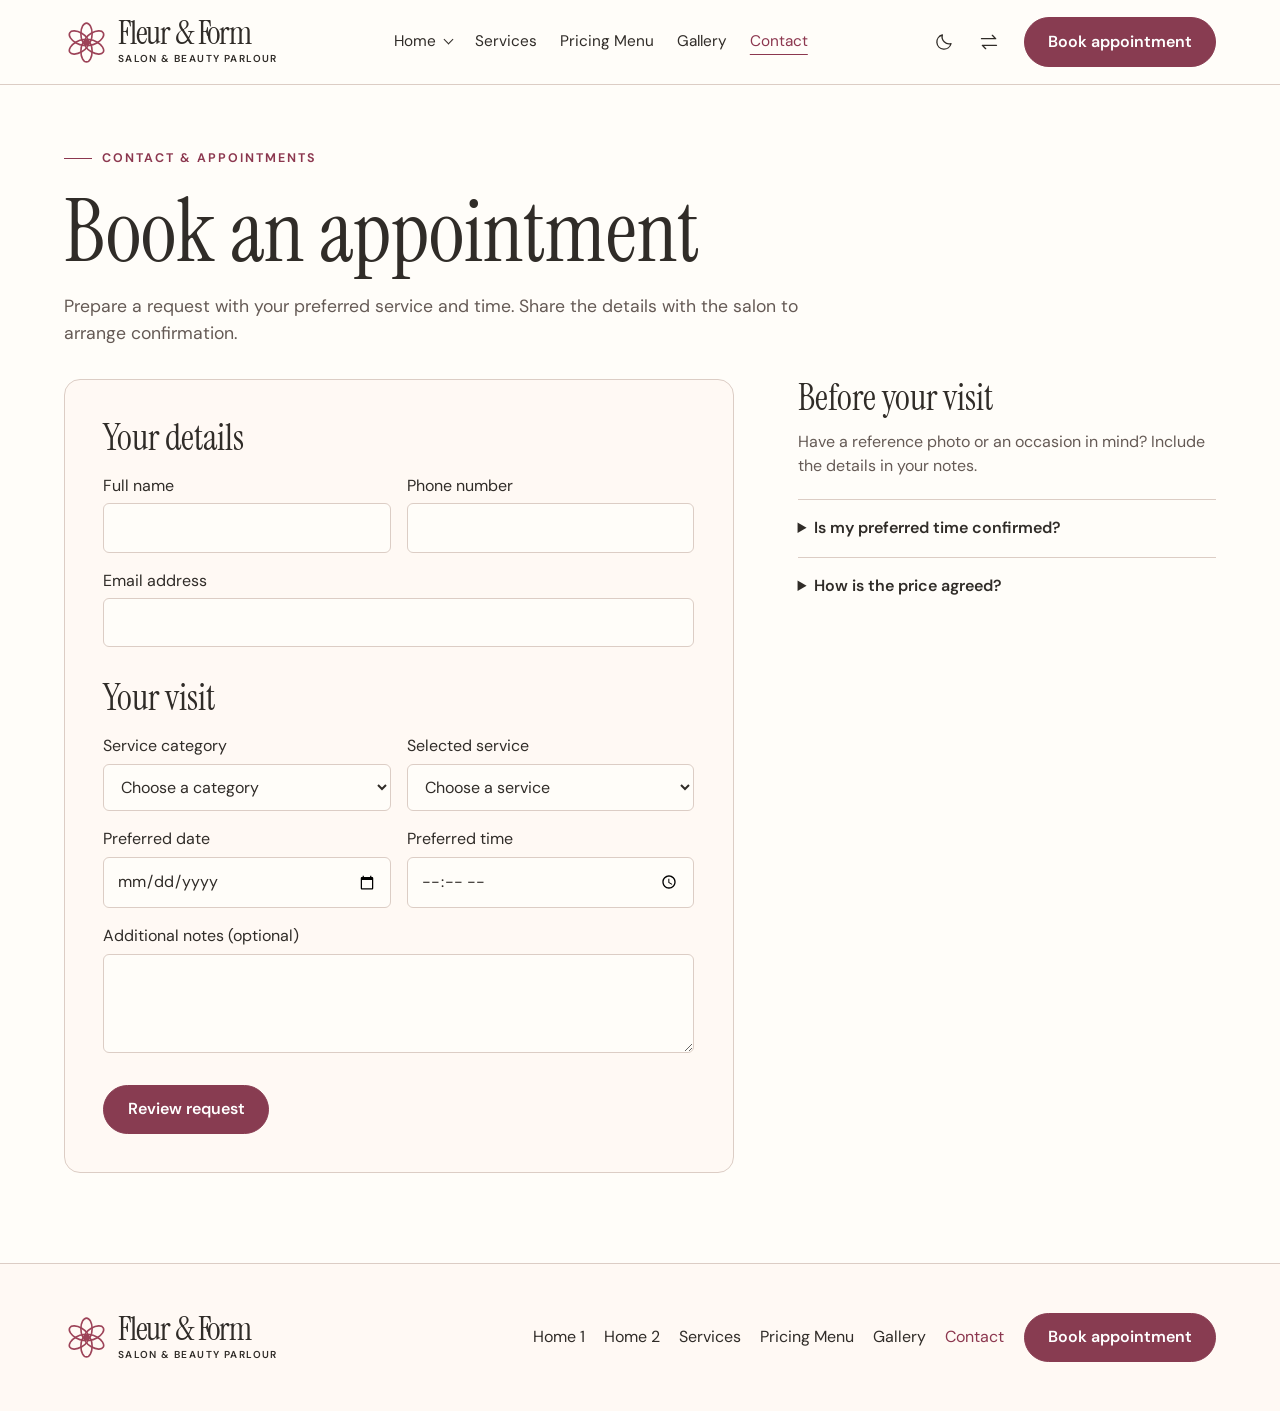
==== pages/contact.html @ f60e06df "Publish Fleur & Form salon website" ====
<!doctype html>
<html lang="en" dir="ltr">
  <head>
    <meta charset="utf-8" />
    <meta name="viewport" content="width=device-width, initial-scale=1" />
    <meta
      name="description"
      content="Explore hair, skin and makeup services, indicative prices and appointment planning at Fleur &amp; Form Salon &amp; Beauty Parlour."
    />
    <title>
      Contact & appointments | Fleur &amp; Form — Salon &amp; Beauty Parlour
    </title>
    <link rel="icon" href="../assets/icons/bloom.svg" />
    <link rel="stylesheet" href="../assets/css/fonts.css" />
    <link rel="stylesheet" href="../assets/css/style.css" />
    <link rel="stylesheet" href="../assets/css/dark-mode.css" />
    <link rel="stylesheet" href="../assets/css/rtl.css" />
    <script type="module" src="../assets/js/main.js"></script>
  </head>
  <body data-page="contact">
    <a class="skip" href="#main">Skip to content</a>
    <header></header>
    <main id="main">
      <section class="intro wrap">
        <p class="eyebrow"><i> </i>Contact & appointments</p>
        <h1>Book an appointment</h1>
        <p>
          Prepare a request with your preferred service and time. Share the
          details with the salon to arrange confirmation.
        </p>
      </section>
      <section class="booking wrap" id="booking">
        <div class="form-panel">
          <form id="request">
            <h2>Your details</h2>
            <div class="fields">
              <label
                >Full name<input
                  name="name"
                  autocomplete="name"
                  required
                  maxlength="100"
                />
              </label>
              <label
                >Phone number<input
                  name="phone"
                  autocomplete="tel"
                  type="tel"
                  required
                  maxlength="26"
                />
              </label>
              <label class="wide"
                >Email address<input
                  name="email"
                  autocomplete="email"
                  type="email"
                  required
                />
              </label>
            </div>
            <h2>Your visit</h2>
            <div class="fields">
              <label
                >Service category<select name="category" required></select>
              </label>
              <label
                >Selected service<select name="service" required></select>
              </label>
              <label
                >Preferred date<input type="date" name="date" required />
              </label>
              <label
                >Preferred time<input type="time" name="time" required />
              </label>
              <label class="wide"
                >Additional notes (optional)<textarea
                  rows="3"
                  name="notes"
                  maxlength="1500"
                ></textarea>
              </label>
            </div>
            <button class="btn">Review request</button>
          </form>
          <section id="review" hidden tabindex="-1">
            <h2 id="review-title">Review your request</h2>
            <p id="review-status"></p>
            <dl></dl>
            <div class="actions">
              <button class="btn" id="finalize">Prepare request</button>
              <button class="btn outline" id="edit">Edit details</button>
              <button class="btn" id="download" hidden>Download details</button>
            </div>
          </section>
        </div>
        <aside>
          <h2>Before your visit</h2>
          <p>
            Have a reference photo or an occasion in mind? Include the details
            in your notes.
          </p>
          <details>
            <summary>Is my preferred time confirmed?</summary>
            <p>
              The form prepares a request on your device. Contact the salon
              directly to agree on a time.
            </p>
          </details>
          <details>
            <summary>How is the price agreed?</summary>
            <p>
              Menu prices are indicative. Discuss length, products and styling
              needs with the salon before your appointment.
            </p>
          </details>
          <div id="contact-info"></div>
        </aside>
      </section>
    </main>
    <footer></footer>
  </body>
</html>
---- assets/css/fonts.css ----
@font-face {
  font-family: "Studio Serif";
  src: url("../fonts/InstrumentSerif-Regular.woff2") format("woff2");
  font-weight: 400;
  font-style: normal;
  font-display: swap;
}

@font-face {
  font-family: "Studio Serif";
  src: url("../fonts/InstrumentSerif-Italic.woff2") format("woff2");
  font-weight: 400;
  font-style: italic;
  font-display: swap;
}

@font-face {
  font-family: "Studio Sans";
  src: url("../fonts/DM-Sans.woff2") format("woff2");
  font-weight: 100 1000;
  font-style: normal;
  font-display: swap;
}
---- assets/css/style.css ----
:root {
  color-scheme: light;
  --paper: #fffdf9;
  --surface: #fff9f4;
  --blush: #f7e7e1;
  --ink: #302c28;
  --muted: #655a55;
  --rose: #8c374f;
  --action: #883c51;
  --on-action: #fff;
  --line: #dccdc5;
  --serif: "Studio Serif", Georgia, serif;
  --sans: "Studio Sans", Arial, sans-serif;
  --gutter: clamp(20px, 5vw, 88px);
}
* {
  box-sizing: border-box;
}
body {
  margin: 0;
  background: var(--paper);
  color: var(--ink);
  font: 1rem/1.55 var(--sans);
}
a {
  color: inherit;
  text-decoration: none;
}
button,
input,
textarea,
select {
  font: inherit;
  color: inherit;
}
button,
summary,
select {
  cursor: pointer;
}
button {
  background: none;
  border: none;
}
button:disabled {
  cursor: default;
}
[hidden] {
  display: none !important;
}
img {
  max-width: 100%;
  display: block;
}
button,
a,
input,
select,
textarea,
summary {
  touch-action: manipulation;
}
:focus-visible {
  outline: 3px solid var(--rose);
  outline-offset: 4px;
}
h1,
h2,
h3,
p,
figure {
  margin: 0;
}
h1,
h2,
h3,
.brand {
  font-family: var(--serif);
  font-weight: 400;
  line-height: 1.04;
}
h1 {
  font-size: clamp(3.5rem, 6.7vw, 6.6rem);
}
h2 {
  font-size: clamp(2.5rem, 4.3vw, 4.25rem);
}
h3 {
  font-size: clamp(1.65rem, 2.3vw, 2.3rem);
}
p {
  color: var(--muted);
}
em {
  color: var(--rose);
}
.wrap {
  width: min(calc(100% - 2 * var(--gutter)), 1440px);
  margin-inline: auto;
}
header {
  position: sticky;
  top: 0;
  z-index: 5;
  background: var(--paper);
  border-bottom: 1px solid var(--line);
}
.bar,
.utilities,
.desktop,
.brand,
.line,
.actions,
.footer-inner,
.viewer-controls {
  display: flex;
  align-items: center;
}
.bar,
.line,
.footer-inner {
  justify-content: space-between;
  gap: 1.4rem;
}
.bar {
  min-height: 84px;
}
.brand {
  display: inline-flex;
  gap: 0.55rem;
  align-items: center;
  white-space: nowrap;
  font-size: 2.05rem;
  letter-spacing: -0.035em;
}
.brand img {
  width: 45px;
}
.brand small {
  display: block;
  font: 600 0.63rem/1.7 var(--sans);
  text-transform: uppercase;
  letter-spacing: 0.14em;
}
.desktop {
  gap: clamp(16px, 1.8vw, 34px);
  font-size: 0.96rem;
}
.desktop a:hover,
.home-menu summary:hover,
nav [aria-current],
.active,
footer nav a:hover {
  color: var(--rose);
}
.desktop [aria-current],
.desktop .active {
  text-decoration: underline;
  text-underline-offset: 8px;
}
.home-menu {
  position: relative;
}
.home-menu summary {
  list-style: none;
}
.home-menu summary::-webkit-details-marker {
  display: none;
}
.home-menu summary::after {
  content: "";
  display: inline-block;
  width: 6px;
  height: 6px;
  transform: translateY(-3px) rotate(45deg);
  border: solid currentColor;
  border-width: 0 1.5px 1.5px 0;
  margin-inline-start: 9px;
}
.home-menu div {
  position: absolute;
  top: 2rem;
  min-width: 8rem;
  background: var(--paper);
  border: 1px solid var(--line);
  padding: 0.4rem;
  border-radius: 10px;
}
.home-menu a {
  display: block;
  padding: 0.4rem 0.65rem;
}
.utilities {
  gap: 0.35rem;
}
.icon {
  display: inline-grid;
  place-items: center;
  width: 40px;
  height: 40px;
  color: var(--ink);
  border-radius: 50%;
}
.icon:hover,
.icon[aria-pressed="true"] {
  background: var(--blush);
}
.btn {
  display: inline-flex;
  align-items: center;
  justify-content: center;
  text-align: center;
  border: 1px solid var(--action);
  background: var(--action);
  color: var(--on-action);
  border-radius: 99px;
  padding: 0.78rem 1.45rem;
  font-size: 1rem;
  font-weight: 600;
  line-height: 1.4;
}
.btn:hover {
  filter: brightness(0.91);
}
.outline {
  background: transparent;
  border-color: var(--rose);
  color: var(--rose);
}
.utilities .btn {
  margin-inline-start: 0.55rem;
}
#open-nav {
  display: none;
}
.skip {
  position: fixed;
  top: -100px;
  z-index: 10;
  background: var(--paper);
  padding: 0.7rem;
}
.skip:focus {
  top: 0;
}
.hero {
  background: var(--blush);
  overflow: hidden;
  border-bottom: 1px solid var(--line);
}
.hero-grid {
  display: grid;
  grid-template-columns: 0.87fr 1.13fr;
  align-items: center;
  gap: 5%;
  padding-block: clamp(38px, 4.5vw, 75px);
}
.hero-copy {
  position: relative;
  z-index: 1;
}
.eyebrow {
  display: flex;
  align-items: center;
  gap: 0.65rem;
  font: 650 0.78rem/1.5 var(--sans);
  color: var(--rose);
  text-transform: uppercase;
  letter-spacing: 0.16em;
  margin-bottom: 1.25rem;
}
.eyebrow i {
  display: block;
  width: 28px;
  height: 1px;
  background: currentColor;
}
.hero h1 {
  font-size: clamp(4.2rem, 7.9vw, 8rem);
  line-height: 0.94;
  letter-spacing: -0.025em;
}
.hero-copy > p:not(.eyebrow),
.alt-hero p {
  max-width: 39ch;
  font-size: clamp(1rem, 1.28vw, 1.2rem);
  margin: 1.45rem 0 1.8rem;
}
.actions {
  gap: 0.65rem;
  flex-wrap: wrap;
}
.hero-art {
  position: relative;
  isolation: isolate;
  padding: 8px 0 16px 16px;
}
.hero-art figure {
  position: relative;
  aspect-ratio: 1.37;
  border-radius: 44% 44% 6px 6px / 52% 52% 6px 6px;
  overflow: hidden;
}
.hero-art figure img,
.picture-card img,
.feature > img,
.alt-hero > img,
.group-title img {
  width: 100%;
  height: 100%;
  object-fit: cover;
}
.hero-art::before {
  content: "";
  position: absolute;
  inset: -4px 12px 30px 4px;
  border: 1px solid color-mix(in srgb, var(--rose) 55%, transparent);
  border-radius: 44% 44% 6px 6px / 52% 52% 6px 6px;
}
.seal {
  position: absolute;
  bottom: -6px;
  inset-inline-end: 28px;
  border-radius: 50%;
  width: clamp(58px, 6.4vw, 98px);
  aspect-ratio: 1;
  background: #fff3ec;
  display: grid;
  place-items: center;
  border: 1px solid #ae7580;
  outline: 4px solid #fff3ec;
}
.seal img {
  width: 72%;
  transform: rotate(15deg);
}
.section {
  padding-block: clamp(52px, 5vw, 88px);
}
.section .eyebrow,
.feature .eyebrow {
  margin-bottom: 0.7rem;
}
.text-link {
  color: var(--rose);
  font-weight: 600;
  text-decoration: underline;
  text-underline-offset: 5px;
}
.cards,
.occasion {
  display: grid;
  grid-template-columns: repeat(3, minmax(0, 1fr));
  gap: clamp(16px, 2.3vw, 38px);
  margin-top: 1.8rem;
}
.picture-card {
  display: block;
}
.picture-card img {
  aspect-ratio: 1.6;
  height: auto;
  border-radius: 12px;
}
.picture-card div {
  padding-block: 1rem;
}
.picture-card p {
  margin-top: 0.35rem;
}
.picture-card:hover h3 {
  color: var(--rose);
}
.feature {
  display: grid;
  grid-template-columns: 1fr 1fr;
  align-items: center;
  gap: clamp(24px, 5vw, 85px);
  background: var(--surface);
  border: 1px solid var(--line);
  border-radius: 16px;
  overflow: hidden;
  margin-bottom: clamp(50px, 6vw, 96px);
}
.feature > img {
  min-height: 295px;
  max-height: 430px;
}
.feature > div {
  padding-block: 2rem;
  padding-inline-end: clamp(20px, 4vw, 76px);
}
.feature p:not(.eyebrow),
.band p {
  margin: 0.95rem 0 1.3rem;
}
footer {
  border-top: 1px solid var(--line);
  background: var(--surface);
}
.footer-inner {
  padding-block: 3rem;
}
footer nav {
  display: flex;
  align-items: center;
  gap: 1.2rem;
  flex-wrap: wrap;
}
.top {
  position: fixed;
  z-index: 4;
  bottom: 16px;
  inset-inline-end: 14px;
  background: var(--action);
  color: var(--on-action);
  box-shadow: 0 2px 10px #0003;
  font-size: 1.35rem;
}
.top:hover {
  background: var(--action);
}
.intro {
  padding-block: clamp(42px, 5vw, 74px) 2rem;
}
.intro > p:last-child {
  max-width: 62ch;
  margin-top: 1rem;
  font-size: 1.1rem;
}
.filters {
  display: flex;
  flex-wrap: wrap;
  gap: 0.5rem;
  margin-bottom: 2rem;
}
.filters button {
  border: 1px solid var(--line);
  border-radius: 99px;
  padding: 0.5rem 1.3rem;
  color: var(--ink);
  background: var(--paper);
}
.filters button[aria-pressed="true"] {
  background: var(--action);
  color: var(--on-action);
  border-color: var(--action);
}
.collection,
.booking {
  margin-bottom: clamp(50px, 7vw, 100px);
}
.menu-group {
  display: grid;
  grid-template-columns: minmax(130px, 1fr) 2.5fr;
  gap: 5%;
  padding-block: 2rem;
  border-top: 1px solid var(--line);
}
.group-title img {
  margin-top: 1rem;
  height: auto;
  aspect-ratio: 1.3;
  border-radius: 12px;
}
.service-row {
  display: grid;
  grid-template-columns: 1fr auto;
  gap: 1rem;
  padding: 1.3rem 0;
  border-bottom: 1px solid var(--line);
  scroll-margin-top: 100px;
}
.service-row:first-child {
  padding-top: 0;
}
.service-row p {
  margin: 0.45rem 0;
  max-width: 53ch;
}
.service-row small {
  font-size: 0.9rem;
  color: var(--muted);
}
.service-cost {
  display: grid;
  align-content: start;
  gap: 0.35rem;
  text-align: end;
}
.service-row h3 a:hover {
  text-decoration: underline;
}
.alt-hero {
  position: relative;
  isolation: isolate;
  background: #26221e;
  color: #fff;
  display: grid;
  align-items: end;
  min-height: clamp(370px, 35vw, 560px);
}
.alt-hero > img,
.alt-hero::after {
  position: absolute;
  inset: 0;
  width: 100%;
  height: 100%;
  z-index: -2;
}
.alt-hero::after {
  content: "";
  background:
    linear-gradient(0deg, #1a1412e8, transparent),
    linear-gradient(90deg, #1a14128c, transparent);
  z-index: -1;
}
.alt-hero > div {
  width: min(calc(100% - 2 * var(--gutter)), 1440px);
  margin: auto auto 0;
  padding-block: 2.5rem;
}
.alt-hero p,
.alt-hero em {
  color: #fff;
}
.alt-hero h1 {
  max-width: 13ch;
}
.alt-hero p {
  margin: 0.55rem 0 1rem;
}
.occasion article {
  border-top: 1px solid var(--line);
  padding-top: 1.4rem;
}
.occasion p {
  margin: 0.6rem 0 1rem;
}
.band {
  padding-block: 2rem;
  background: var(--blush);
}
.gallery {
  columns: 3;
  column-gap: 1.25rem;
}
.gallery-card {
  display: block;
  width: 100%;
  break-inside: avoid;
  padding: 0;
  position: relative;
  border-radius: 12px;
  overflow: hidden;
  margin-bottom: 1.25rem;
}
.gallery-card img {
  width: 100%;
  height: auto;
}
.gallery-card span {
  position: absolute;
  bottom: 12px;
  inset-inline-start: 12px;
  background: #fff5ea;
  color: #482c32;
  border-radius: 99px;
  padding: 0.25rem 0.8rem;
  font-size: 0.85rem;
}
dialog {
  color: var(--ink);
  background: var(--paper);
  border: 1px solid var(--line);
}
dialog::backdrop {
  background: #20191acc;
}
body:has(dialog[open]) {
  overflow: hidden;
}
#viewer {
  border-radius: 14px;
  padding: 15px;
  max-width: 94vw;
  max-height: 94dvh;
}
#viewer > img {
  width: min(76vw, 990px);
  height: 66dvh;
  object-fit: contain;
  background: var(--surface);
}
.close {
  font: 2rem/1 var(--sans);
}
#viewer .close {
  display: grid;
  margin-inline-start: auto;
}
.viewer-controls {
  gap: 1rem;
  justify-content: space-between;
  margin-top: 0.8rem;
  text-align: center;
}
#drawer {
  position: fixed;
  inset: 0 auto 0 0;
  margin: 0;
  width: min(365px, 90vw);
  height: 100dvh;
  max-height: none;
  padding: 1.2rem;
  overflow: auto;
}
#drawer nav {
  display: grid;
  gap: 0.25rem;
  margin-top: 1.5rem;
}
#drawer nav a:not(.btn) {
  padding: 0.65rem;
  border-bottom: 1px solid var(--line);
}
#drawer .btn {
  margin-top: 0.8rem;
}
.booking {
  display: grid;
  grid-template-columns: 1.6fr 1fr;
  align-items: start;
  gap: clamp(25px, 5vw, 75px);
  scroll-margin-top: 100px;
}
.form-panel {
  padding: clamp(20px, 3vw, 44px);
  border: 1px solid var(--line);
  background: var(--surface);
  border-radius: 16px;
}
.booking h2 {
  font-size: 2.25rem;
}
.fields {
  display: grid;
  grid-template-columns: 1fr 1fr;
  gap: 1rem;
  margin: 1.1rem 0 2rem;
}
label {
  font-size: 1rem;
  display: grid;
  gap: 0.3rem;
  min-width: 0;
}
input,
textarea,
select {
  width: 100%;
  min-width: 0;
  border: 1px solid var(--line);
  padding: 0.7rem 0.8rem;
  background: var(--paper);
  border-radius: 6px;
  min-height: 46px;
}
textarea {
  resize: vertical;
}
.wide {
  grid-column: 1/-1;
}
.booking aside p,
#review-status {
  margin: 0.8rem 0 1.25rem;
}
.booking details {
  border-top: 1px solid var(--line);
  padding: 1rem 0;
}
.booking summary {
  font-weight: 600;
}
dl {
  display: grid;
  grid-template-columns: auto 1fr;
  gap: 0.5rem 1rem;
  overflow-wrap: anywhere;
}
dt {
  font-weight: 600;
}
dd {
  margin: 0;
  white-space: pre-wrap;
}
@media (max-width: 1150px) {
  .desktop {
    display: none;
  }
  #open-nav {
    display: grid;
  }
  .footer-inner {
    align-items: start;
    flex-direction: column;
  }
}
@media (max-width: 1050px) {
  .gallery {
    columns: 2;
  }
}
@media (max-width: 800px) {
  .hero-grid {
    gap: 2%;
  }
  .hero h1 {
    font-size: clamp(3.8rem, 8.5vw, 5rem);
  }
  .hero-art figure {
    aspect-ratio: 1.28;
  }
  .hero-art figure img {
    object-position: 70% center;
  }
  .booking {
    grid-template-columns: 1fr;
  }
}
@media (max-width: 640px) {
  .bar {
    min-height: 70px;
    gap: 0.25rem;
  }
  .brand {
    font-size: 1.6rem;
    gap: 0.35rem;
  }
  .brand img {
    width: 33px;
  }
  .brand small {
    font-size: 0.53rem;
  }
  .utilities {
    gap: 0;
  }
  .utilities .btn {
    display: none;
  }
  .icon {
    width: 36px;
    height: 40px;
  }
  .hero-grid,
  .feature,
  .cards,
  .occasion,
  .menu-group {
    grid-template-columns: 1fr;
  }
  .hero-grid {
    padding-block: 34px 28px;
    gap: 25px;
  }
  .hero h1 {
    font-size: clamp(4.2rem, 15vw, 5.8rem);
  }
  .hero-copy > p:not(.eyebrow) {
    margin: 1rem 0 1.25rem;
  }
  .hero-art {
    padding: 5px 0 8px 10px;
  }
  .hero-art figure {
    aspect-ratio: 1.5;
  }
  .eyebrow {
    margin-bottom: 0.85rem;
  }
  .cards {
    gap: 1rem;
  }
  .section > .line,
  .band .line {
    align-items: start;
    flex-direction: column;
    gap: 0.65rem;
  }
  .picture-card img {
    aspect-ratio: 1.55;
  }
  .feature {
    gap: 0;
  }
  .feature > img {
    min-height: 0;
    height: auto;
    aspect-ratio: 1.55;
  }
  .feature > div {
    padding: 1.5rem;
  }
  .menu-group {
    gap: 1.3rem;
  }
  .group-title img {
    aspect-ratio: 2;
    max-height: 240px;
  }
  .service-row {
    grid-template-columns: 1fr;
  }
  .service-cost {
    display: flex;
    align-items: center;
    justify-content: space-between;
  }
  .gallery {
    column-gap: 0.65rem;
  }
  .gallery-card {
    margin-bottom: 0.65rem;
  }
  .fields {
    grid-template-columns: 1fr;
  }
  .viewer-controls {
    display: grid;
    grid-template-columns: 1fr 1fr;
    gap: 0.5rem;
  }
  #caption {
    grid-row: 1;
    grid-column: 1/-1;
  }
  #viewer > img {
    width: 82vw;
    height: 54dvh;
  }
  .footer-inner nav {
    gap: 0.9rem 1.2rem;
  }
  dl {
    grid-template-columns: 1fr;
  }
  dd {
    margin-bottom: 0.5rem;
  }
}
@media (max-width: 365px) {
  .actions .btn {
    padding: 0.7rem 0.92rem;
  }
  .gallery {
    columns: 1;
  }
}
@media (prefers-reduced-motion: reduce) {
  *,
  *::before,
  *::after {
    scroll-behavior: auto !important;
    animation: none !important;
    transition: none !important;
  }
}
.featured {
  display: grid;
  grid-template-columns: 1fr 1.2fr;
  align-items: center;
  gap: 2rem;
  padding-block: clamp(32px, 4vw, 70px);
  margin-bottom: clamp(40px, 5vw, 80px);
  border-block: 1px solid var(--line);
}
.featured h2 {
  margin-bottom: 0.6rem;
}
.highlight {
  display: flex;
  justify-content: space-between;
  gap: 1rem;
  align-items: center;
  padding: 0.85rem 0;
}
.highlight + .highlight {
  border-top: 1px solid var(--line);
}
.highlight span {
  font: 1.65rem/1.1 var(--serif);
}
.highlight small {
  display: block;
  color: var(--muted);
  font: 0.87rem/1.65 var(--sans);
}
.highlight strong {
  font-size: 0.95rem;
  color: var(--rose);
  white-space: nowrap;
}
.highlight:hover span {
  text-decoration: underline;
}
@media (max-width: 640px) {
  .featured {
    grid-template-columns: 1fr;
    gap: 0.7rem;
  }
}
---- assets/css/dark-mode.css ----
:root[data-theme="dark"] {
  color-scheme: dark;
  --paper: #231e20;
  --surface: #30272b;
  --blush: #382b30;
  --ink: #fff3eb;
  --muted: #decfc8;
  --rose: #f0a9ba;
  --action: #f0b3c1;
  --on-action: #341622;
  --line: #655159;
}
[data-theme="dark"] .brand img {
  filter: brightness(1.8) saturate(0.6);
}
---- assets/css/rtl.css ----
[dir="rtl"] .brand {
  direction: ltr;
}
[dir="rtl"] input[type="email"],
[dir="rtl"] input[type="tel"] {
  direction: ltr;
  text-align: right;
}

/* Preserve punctuation in English copy within the right-to-left layout. */
[dir="rtl"] :is(h1, h2, h3, p, dd) {
  unicode-bidi: plaintext;
  text-align: right;
}
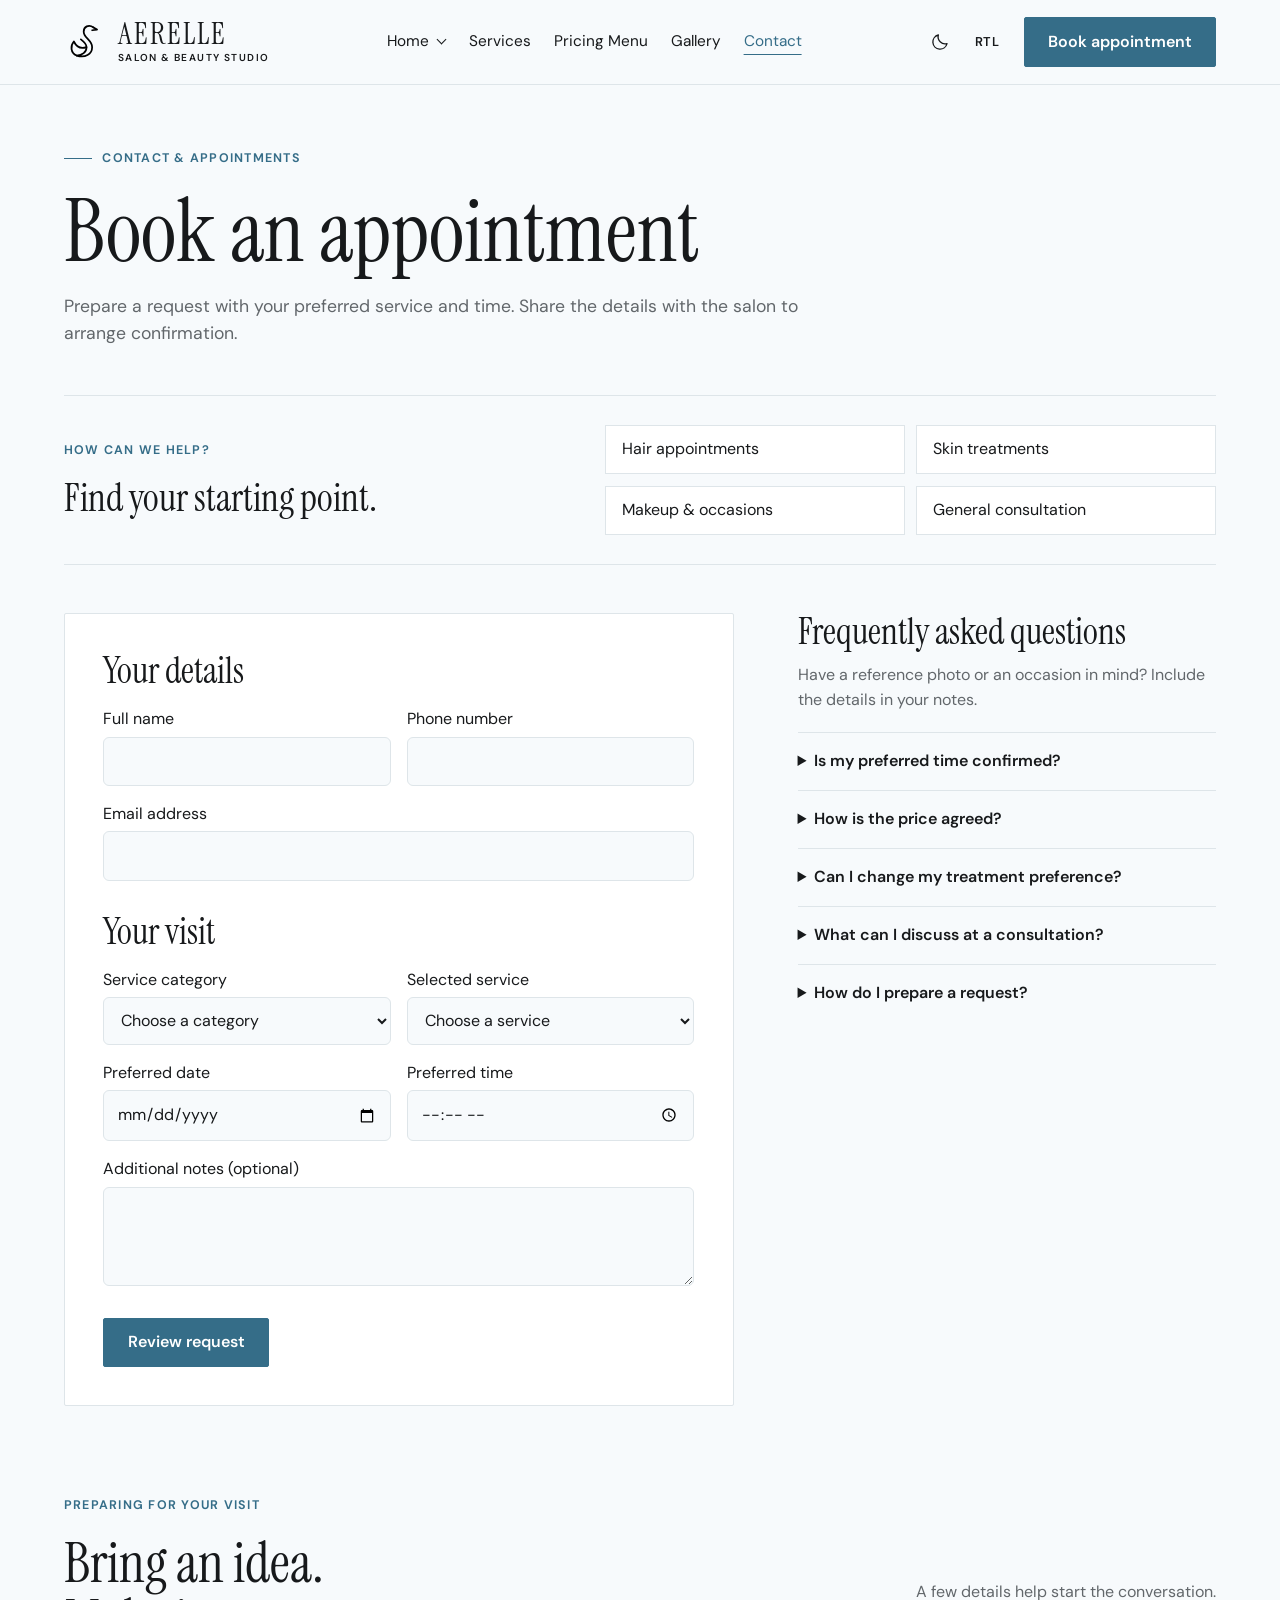
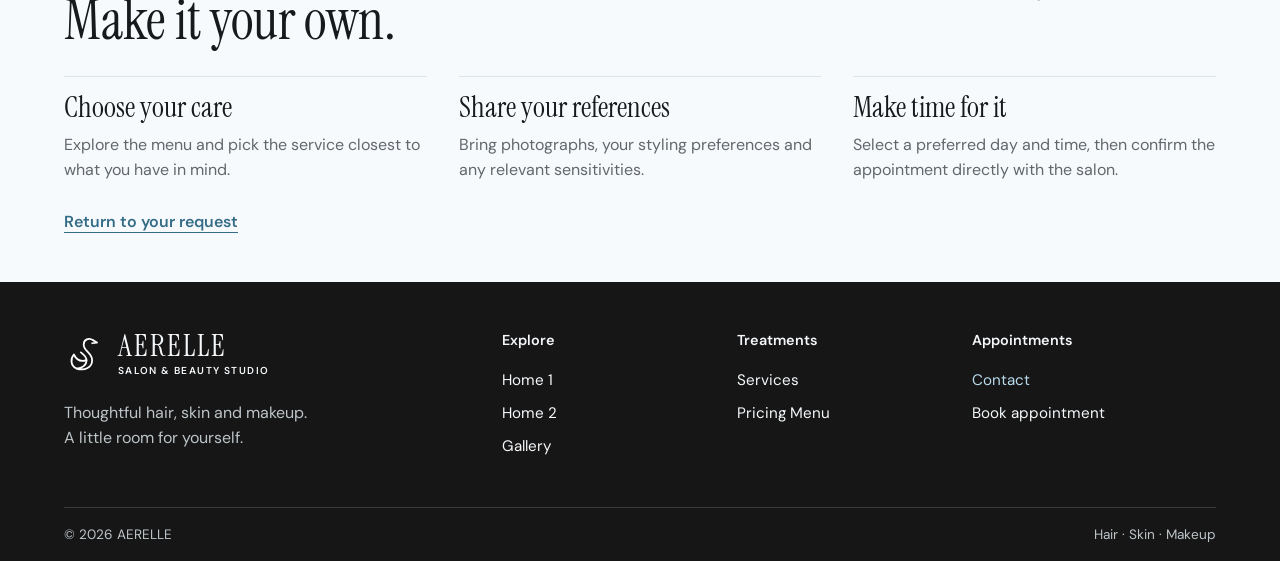
==== commit 812e0212: "Introduce AERELLE sky-accent identity and salon experiences" ====
--- a/pages/contact.html
+++ b/pages/contact.html
@@ -5,12 +5,10 @@
     <meta name="viewport" content="width=device-width, initial-scale=1" />
     <meta
       name="description"
-      content="Explore hair, skin and makeup services, indicative prices and appointment planning at Fleur &amp; Form Salon &amp; Beauty Parlour."
+      content="Explore hair, skin and makeup services, indicative prices and appointment planning at AERELLE Salon &amp; Beauty Studio."
     />
-    <title>
-      Contact & appointments | Fleur &amp; Form — Salon &amp; Beauty Parlour
-    </title>
-    <link rel="icon" href="../assets/icons/bloom.svg" />
+    <title>Contact & appointments | AERELLE — Salon &amp; Beauty Studio</title>
+    <link rel="icon" href="../assets/icons/aerelle.svg" />
     <link rel="stylesheet" href="../assets/css/fonts.css" />
     <link rel="stylesheet" href="../assets/css/style.css" />
     <link rel="stylesheet" href="../assets/css/dark-mode.css" />
@@ -28,6 +26,18 @@
           Prepare a request with your preferred service and time. Share the
           details with the salon to arrange confirmation.
         </p>
+      </section>
+      <section class="enquiry wrap">
+        <div>
+          <p class="eyebrow">How can we help?</p>
+          <h2>Find your starting point.</h2>
+        </div>
+        <div class="enquiry-links">
+          <a href="#booking" data-category="Hair">Hair appointments</a
+          ><a href="#booking" data-category="Skin">Skin treatments</a
+          ><a href="#booking" data-category="Makeup">Makeup &amp; occasions</a
+          ><a href="#visit-guide">General consultation</a>
+        </div>
       </section>
       <section class="booking wrap" id="booking">
         <div class="form-panel">
@@ -96,7 +106,7 @@
           </section>
         </div>
         <aside>
-          <h2>Before your visit</h2>
+          <h2>Frequently asked questions</h2>
           <p>
             Have a reference photo or an occasion in mind? Include the details
             in your notes.
@@ -115,8 +125,62 @@
               needs with the salon before your appointment.
             </p>
           </details>
+          <details>
+            <summary>Can I change my treatment preference?</summary>
+            <p>
+              Change the category or service before reviewing. Use Edit details
+              to return to the form and adjust your selection.
+            </p>
+          </details>
+          <details>
+            <summary>What can I discuss at a consultation?</summary>
+            <p>
+              Share your routine, preferred finish, inspiration images and any
+              sensitivities. Use a menu service as a starting point for the
+              conversation.
+            </p>
+          </details>
+          <details>
+            <summary>How do I prepare a request?</summary>
+            <p>
+              Choose your treatment, add your contact details and preferred
+              time, then review the summary. Download it and contact the salon
+              directly to arrange confirmation.
+            </p>
+          </details>
           <div id="contact-info"></div>
         </aside>
+      </section>
+      <section class="visit-guide wrap" id="visit-guide">
+        <p class="eyebrow">Preparing for your visit</p>
+        <div class="line">
+          <h2>Bring an idea.<br />Make it your own.</h2>
+          <p>A few details help start the conversation.</p>
+        </div>
+        <div class="visit-tips">
+          <article>
+            <h3>Choose your care</h3>
+            <p>
+              Explore the menu and pick the service closest to what you have in
+              mind.
+            </p>
+          </article>
+          <article>
+            <h3>Share your references</h3>
+            <p>
+              Bring photographs, your styling preferences and any relevant
+              sensitivities.
+            </p>
+          </article>
+          <article>
+            <h3>Make time for it</h3>
+            <p>
+              Select a preferred day and time, then confirm the appointment
+              directly with the salon.
+            </p>
+          </article>
+        </div>
+        <a class="text-link" href="#booking">Return to your request</a>
       </section>
     </main>
     <footer></footer>
--- a/assets/css/style.css
+++ b/assets/css/style.css
@@ -1,14 +1,14 @@
 :root {
   color-scheme: light;
-  --paper: #fffdf9;
-  --surface: #fff9f4;
-  --blush: #f7e7e1;
-  --ink: #302c28;
-  --muted: #655a55;
-  --rose: #8c374f;
-  --action: #883c51;
+  --paper: #f7fafc;
+  --surface: #ffffff;
+  --subtle: #ebf5fa;
+  --ink: #17191b;
+  --muted: #62676b;
+  --accent: #356d88;
+  --action: #356d88;
   --on-action: #fff;
-  --line: #dccdc5;
+  --line: #dee5e9;
   --serif: "Studio Serif", Georgia, serif;
   --sans: "Studio Sans", Arial, sans-serif;
   --gutter: clamp(20px, 5vw, 88px);
@@ -61,7 +61,7 @@
   touch-action: manipulation;
 }
 :focus-visible {
-  outline: 3px solid var(--rose);
+  outline: 3px solid var(--accent);
   outline-offset: 4px;
 }
 h1,
@@ -92,7 +92,7 @@
   color: var(--muted);
 }
 em {
-  color: var(--rose);
+  color: inherit;
 }
 .wrap {
   width: min(calc(100% - 2 * var(--gutter)), 1440px);
@@ -111,14 +111,12 @@
 .brand,
 .line,
 .actions,
-.footer-inner,
 .viewer-controls {
   display: flex;
   align-items: center;
 }
 .bar,
-.line,
-.footer-inner {
+.line {
   justify-content: space-between;
   gap: 1.4rem;
 }
@@ -130,8 +128,8 @@
   gap: 0.55rem;
   align-items: center;
   white-space: nowrap;
-  font-size: 2.05rem;
-  letter-spacing: -0.035em;
+  font-size: 1.9rem;
+  letter-spacing: 0.065em;
 }
 .brand img {
   width: 45px;
@@ -151,7 +149,7 @@
 nav [aria-current],
 .active,
 footer nav a:hover {
-  color: var(--rose);
+  color: var(--accent);
 }
 .desktop [aria-current],
 .desktop .active {
@@ -203,7 +201,7 @@
 }
 .icon:hover,
 .icon[aria-pressed="true"] {
-  background: var(--blush);
+  background: var(--subtle);
 }
 .btn {
   display: inline-flex;
@@ -213,7 +211,7 @@
   border: 1px solid var(--action);
   background: var(--action);
   color: var(--on-action);
-  border-radius: 99px;
+  border-radius: 2px;
   padding: 0.78rem 1.45rem;
   font-size: 1rem;
   font-weight: 600;
@@ -224,8 +222,8 @@
 }
 .outline {
   background: transparent;
-  border-color: var(--rose);
-  color: var(--rose);
+  border-color: var(--ink);
+  color: var(--ink);
 }
 .utilities .btn {
   margin-inline-start: 0.55rem;
@@ -243,30 +241,14 @@
 .skip:focus {
   top: 0;
 }
-.hero {
-  background: var(--blush);
-  overflow: hidden;
-  border-bottom: 1px solid var(--line);
-}
-.hero-grid {
-  display: grid;
-  grid-template-columns: 0.87fr 1.13fr;
-  align-items: center;
-  gap: 5%;
-  padding-block: clamp(38px, 4.5vw, 75px);
-}
-.hero-copy {
-  position: relative;
-  z-index: 1;
-}
 .eyebrow {
   display: flex;
   align-items: center;
   gap: 0.65rem;
   font: 650 0.78rem/1.5 var(--sans);
-  color: var(--rose);
+  color: var(--accent);
   text-transform: uppercase;
-  letter-spacing: 0.16em;
+  letter-spacing: 0.1em;
   margin-bottom: 1.25rem;
 }
 .eyebrow i {
@@ -275,12 +257,6 @@
   height: 1px;
   background: currentColor;
 }
-.hero h1 {
-  font-size: clamp(4.2rem, 7.9vw, 8rem);
-  line-height: 0.94;
-  letter-spacing: -0.025em;
-}
-.hero-copy > p:not(.eyebrow),
 .alt-hero p {
   max-width: 39ch;
   font-size: clamp(1rem, 1.28vw, 1.2rem);
@@ -290,18 +266,6 @@
   gap: 0.65rem;
   flex-wrap: wrap;
 }
-.hero-art {
-  position: relative;
-  isolation: isolate;
-  padding: 8px 0 16px 16px;
-}
-.hero-art figure {
-  position: relative;
-  aspect-ratio: 1.37;
-  border-radius: 44% 44% 6px 6px / 52% 52% 6px 6px;
-  overflow: hidden;
-}
-.hero-art figure img,
 .picture-card img,
 .feature > img,
 .alt-hero > img,
@@ -310,30 +274,6 @@
   height: 100%;
   object-fit: cover;
 }
-.hero-art::before {
-  content: "";
-  position: absolute;
-  inset: -4px 12px 30px 4px;
-  border: 1px solid color-mix(in srgb, var(--rose) 55%, transparent);
-  border-radius: 44% 44% 6px 6px / 52% 52% 6px 6px;
-}
-.seal {
-  position: absolute;
-  bottom: -6px;
-  inset-inline-end: 28px;
-  border-radius: 50%;
-  width: clamp(58px, 6.4vw, 98px);
-  aspect-ratio: 1;
-  background: #fff3ec;
-  display: grid;
-  place-items: center;
-  border: 1px solid #ae7580;
-  outline: 4px solid #fff3ec;
-}
-.seal img {
-  width: 72%;
-  transform: rotate(15deg);
-}
 .section {
   padding-block: clamp(52px, 5vw, 88px);
 }
@@ -342,7 +282,7 @@
   margin-bottom: 0.7rem;
 }
 .text-link {
-  color: var(--rose);
+  color: var(--accent);
   font-weight: 600;
   text-decoration: underline;
   text-underline-offset: 5px;
@@ -360,7 +300,7 @@
 .picture-card img {
   aspect-ratio: 1.6;
   height: auto;
-  border-radius: 12px;
+  border-radius: 2px;
 }
 .picture-card div {
   padding-block: 1rem;
@@ -369,22 +309,20 @@
   margin-top: 0.35rem;
 }
 .picture-card:hover h3 {
-  color: var(--rose);
+  color: var(--accent);
 }
 .feature {
   display: grid;
   grid-template-columns: 1fr 1fr;
   align-items: center;
   gap: clamp(24px, 5vw, 85px);
-  background: var(--surface);
-  border: 1px solid var(--line);
-  border-radius: 16px;
+  margin-bottom: clamp(50px, 6vw, 96px);
   overflow: hidden;
-  margin-bottom: clamp(50px, 6vw, 96px);
 }
 .feature > img {
-  min-height: 295px;
-  max-height: 430px;
+  height: auto;
+  aspect-ratio: 1.25;
+  object-fit: cover;
 }
 .feature > div {
   padding-block: 2rem;
@@ -395,17 +333,24 @@
   margin: 0.95rem 0 1.3rem;
 }
 footer {
-  border-top: 1px solid var(--line);
-  background: var(--surface);
+  --ink: #f5f8fa;
+  --muted: #bdc4c8;
+  --accent: #b9dbec;
+  color: var(--ink);
+  background: #161616;
 }
 .footer-inner {
+  display: grid;
+  grid-template-columns: 2fr 1fr 1fr 1.2fr;
+  gap: 2rem;
+  align-items: start;
   padding-block: 3rem;
 }
 footer nav {
-  display: flex;
-  align-items: center;
-  gap: 1.2rem;
-  flex-wrap: wrap;
+  display: grid;
+  align-content: start;
+  gap: 0.6rem;
+  font-size: 0.95rem;
 }
 .top {
   position: fixed;
@@ -436,7 +381,7 @@
 }
 .filters button {
   border: 1px solid var(--line);
-  border-radius: 99px;
+  border-radius: 2px;
   padding: 0.5rem 1.3rem;
   color: var(--ink);
   background: var(--paper);
@@ -461,7 +406,7 @@
   margin-top: 1rem;
   height: auto;
   aspect-ratio: 1.3;
-  border-radius: 12px;
+  border-radius: 2px;
 }
 .service-row {
   display: grid;
@@ -494,35 +439,48 @@
 .alt-hero {
   position: relative;
   isolation: isolate;
-  background: #26221e;
+  background: #17191b;
   color: #fff;
   display: grid;
-  align-items: end;
-  min-height: clamp(370px, 35vw, 560px);
+  align-items: center;
+  min-height: clamp(450px, 40vw, 600px);
+  overflow: hidden;
 }
 .alt-hero > img,
 .alt-hero::after {
   position: absolute;
-  inset: 0;
-  width: 100%;
+  inset-block: 0;
+  inset-inline-end: 0;
+  width: 66%;
   height: 100%;
   z-index: -2;
+  object-fit: cover;
 }
 .alt-hero::after {
   content: "";
-  background:
-    linear-gradient(0deg, #1a1412e8, transparent),
-    linear-gradient(90deg, #1a14128c, transparent);
+  inset-inline: 0;
+  width: 100%;
+  background: linear-gradient(
+    90deg,
+    #17191b 15%,
+    #17191be0 32%,
+    transparent 70%
+  );
   z-index: -1;
 }
 .alt-hero > div {
   width: min(calc(100% - 2 * var(--gutter)), 1440px);
-  margin: auto auto 0;
-  padding-block: 2.5rem;
+  margin: auto;
+  padding-block: 3rem;
 }
 .alt-hero p,
 .alt-hero em {
-  color: #fff;
+  color: #f5f8fa;
+}
+.alt-hero .btn {
+  background: #f5f8fa;
+  border-color: #f5f8fa;
+  color: #17191b;
 }
 .alt-hero h1 {
   max-width: 13ch;
@@ -538,8 +496,8 @@
   margin: 0.6rem 0 1rem;
 }
 .band {
-  padding-block: 2rem;
-  background: var(--blush);
+  padding-block: 2.5rem;
+  border-top: 1px solid var(--line);
 }
 .gallery {
   columns: 3;
@@ -551,7 +509,7 @@
   break-inside: avoid;
   padding: 0;
   position: relative;
-  border-radius: 12px;
+  border-radius: 2px;
   overflow: hidden;
   margin-bottom: 1.25rem;
 }
@@ -563,9 +521,9 @@
   position: absolute;
   bottom: 12px;
   inset-inline-start: 12px;
-  background: #fff5ea;
-  color: #482c32;
-  border-radius: 99px;
+  background: var(--surface);
+  color: var(--ink);
+  border-radius: 2px;
   padding: 0.25rem 0.8rem;
   font-size: 0.85rem;
 }
@@ -575,7 +533,7 @@
   border: 1px solid var(--line);
 }
 dialog::backdrop {
-  background: #20191acc;
+  background: #000b;
 }
 body:has(dialog[open]) {
   overflow: hidden;
@@ -638,7 +596,7 @@
   padding: clamp(20px, 3vw, 44px);
   border: 1px solid var(--line);
   background: var(--surface);
-  border-radius: 16px;
+  border-radius: 2px;
 }
 .booking h2 {
   font-size: 2.25rem;
@@ -696,6 +654,264 @@
   margin: 0;
   white-space: pre-wrap;
 }
+
+footer .brand img {
+  filter: brightness(0) invert(1);
+}
+.footer-brand p {
+  margin-top: 1rem;
+  max-width: 30ch;
+}
+footer nav a:hover,
+footer nav [aria-current] {
+  color: #b9dbec;
+}
+footer nav h2 {
+  font: 600 0.9rem/1.5 var(--sans);
+  margin-bottom: 0.45rem;
+  color: #f5f8fa;
+}
+.footer-bottom {
+  display: flex;
+  justify-content: space-between;
+  gap: 1rem;
+  border-top: 1px solid #ffffff26;
+  padding-block: 1rem;
+  font-size: 0.85rem;
+  color: var(--muted);
+}
+.lookbook {
+  border-top: 1px solid var(--line);
+}
+.lookbook-grid {
+  display: grid;
+  grid-template-columns: 1fr 1.25fr 1fr;
+  gap: 2rem;
+  align-items: center;
+  margin-top: 2rem;
+}
+.lookbook-grid img {
+  width: 100%;
+  height: auto;
+}
+.lookbook-grid span {
+  display: block;
+  padding-top: 0.7rem;
+  font-size: 0.9rem;
+  color: var(--muted);
+}
+.lookbook-grid a:hover span {
+  color: var(--ink);
+  text-decoration: underline;
+}
+.invitation {
+  border-top: 1px solid var(--line);
+  padding-block: 3rem 4rem;
+}
+.invitation p:not(.eyebrow) {
+  margin-bottom: 1.2rem;
+}
+.support,
+.planning {
+  display: grid;
+  grid-template-columns: 1fr 1.1fr;
+  gap: 5%;
+  border-top: 1px solid var(--line);
+  padding-block: 2.5rem 3.5rem;
+}
+.support h2,
+.planning h2 {
+  font-size: clamp(2.25rem, 3.5vw, 3.4rem);
+}
+.support p:not(.eyebrow) {
+  margin-bottom: 1.2rem;
+}
+.support .actions {
+  gap: 1.5rem;
+}
+.planning ol {
+  list-style: none;
+  padding: 0;
+  margin: 0;
+  display: grid;
+  gap: 1.2rem;
+}
+.planning h3 {
+  font-size: 1.7rem;
+  margin-bottom: 0.35rem;
+}
+.planning li + li {
+  border-top: 1px solid var(--line);
+  padding-top: 1.2rem;
+}
+#review dl {
+  padding-block: 1rem;
+  border-block: 1px solid var(--line);
+  margin-bottom: 1.5rem;
+}
+
+#direction {
+  width: 44px;
+  font: 600 0.8rem/1 var(--sans);
+  letter-spacing: 0.04em;
+  direction: ltr;
+}
+.hero {
+  padding-block: 2.5rem 0;
+}
+.hero-heading {
+  display: grid;
+  grid-template-columns: 1.3fr 1fr;
+  align-items: end;
+  gap: 3rem;
+  padding-bottom: 2rem;
+}
+.hero h1 {
+  font-size: clamp(3.8rem, 6.8vw, 6.6rem);
+  letter-spacing: -0.025em;
+  line-height: 0.98;
+}
+.hero-intro > p {
+  max-width: 40ch;
+  margin-bottom: 1.2rem;
+}
+.hero-photo img {
+  width: 100%;
+  height: auto;
+  aspect-ratio: 2;
+  object-fit: cover;
+  object-position: center top;
+}
+.experience {
+  display: grid;
+  grid-template-columns: 1.4fr 1fr;
+  align-items: center;
+  gap: 9%;
+  padding-block: 0 4rem;
+}
+.experience-copy > p:not(.eyebrow) {
+  margin-top: 1rem;
+  max-width: 48ch;
+}
+.experience-copy .text-link {
+  display: inline-block;
+  margin-top: 1.2rem;
+}
+.experience > img {
+  width: 100%;
+  max-height: 480px;
+  object-fit: cover;
+  object-position: 50% 30%;
+}
+.beauty-detail {
+  display: grid;
+  grid-template-columns: 0.8fr 1.2fr;
+  align-items: center;
+  gap: 9%;
+  padding-block: 0 4rem;
+}
+.beauty-detail > img {
+  width: 100%;
+  max-height: 540px;
+  object-fit: cover;
+  object-position: center;
+}
+.beauty-detail p:not(.eyebrow) {
+  max-width: 45ch;
+  margin: 1.3rem 0;
+}
+.occasion-edit {
+  display: grid;
+  grid-template-columns: 1fr 1fr 1fr;
+  gap: 2rem;
+  align-items: start;
+  margin-bottom: 4rem;
+}
+.occasion-edit-heading {
+  grid-column: 1 / 3;
+  padding-block: 1rem;
+}
+.occasion-edit-heading p:last-child {
+  margin-top: 1rem;
+}
+.occasion-edit a {
+  display: block;
+}
+.occasion-edit img {
+  width: 100%;
+  height: auto;
+}
+.occasion-edit span {
+  display: block;
+  margin-top: 0.65rem;
+  font-size: 1rem;
+}
+.occasion-edit a:hover span {
+  color: var(--accent);
+  text-decoration: underline;
+}
+.edit-hair {
+  grid-column: 3;
+  grid-row: 1 / 3;
+}
+.edit-skin {
+  grid-column: 1;
+  grid-row: 2;
+}
+.edit-makeup {
+  grid-column: 2;
+  grid-row: 2;
+}
+.planning-guide p {
+  margin-bottom: 1.1rem;
+}
+.enquiry {
+  display: grid;
+  grid-template-columns: 1fr 1.2fr;
+  align-items: center;
+  gap: 2rem;
+  border-block: 1px solid var(--line);
+  padding-block: 1.8rem;
+  margin-block: 1rem 3rem;
+}
+.enquiry h2 {
+  font-size: 2.4rem;
+}
+.enquiry-links {
+  display: grid;
+  grid-template-columns: 1fr 1fr;
+  gap: 0.7rem;
+}
+.enquiry-links a {
+  border: 1px solid var(--line);
+  padding: 0.7rem 1rem;
+  background: var(--surface);
+}
+.enquiry-links a:hover {
+  border-color: var(--accent);
+  color: var(--accent);
+}
+.visit-guide {
+  padding-block: 0 3rem;
+  scroll-margin-top: 110px;
+}
+.visit-tips {
+  display: grid;
+  grid-template-columns: repeat(3, 1fr);
+  gap: 2rem;
+  margin-block: 1.7rem;
+}
+.visit-tips article {
+  border-top: 1px solid var(--line);
+  padding-top: 1rem;
+}
+.visit-tips h3 {
+  font-size: 1.8rem;
+  margin-bottom: 0.6rem;
+}
+.brand img {
+  filter: brightness(0);
+}
 @media (max-width: 1150px) {
   .desktop {
     display: none;
@@ -703,10 +919,6 @@
   #open-nav {
     display: grid;
   }
-  .footer-inner {
-    align-items: start;
-    flex-direction: column;
-  }
 }
 @media (max-width: 1050px) {
   .gallery {
@@ -714,18 +926,6 @@
   }
 }
 @media (max-width: 800px) {
-  .hero-grid {
-    gap: 2%;
-  }
-  .hero h1 {
-    font-size: clamp(3.8rem, 8.5vw, 5rem);
-  }
-  .hero-art figure {
-    aspect-ratio: 1.28;
-  }
-  .hero-art figure img {
-    object-position: 70% center;
-  }
   .booking {
     grid-template-columns: 1fr;
   }
@@ -755,29 +955,12 @@
     width: 36px;
     height: 40px;
   }
-  .hero-grid,
   .feature,
   .cards,
   .occasion,
   .menu-group {
     grid-template-columns: 1fr;
   }
-  .hero-grid {
-    padding-block: 34px 28px;
-    gap: 25px;
-  }
-  .hero h1 {
-    font-size: clamp(4.2rem, 15vw, 5.8rem);
-  }
-  .hero-copy > p:not(.eyebrow) {
-    margin: 1rem 0 1.25rem;
-  }
-  .hero-art {
-    padding: 5px 0 8px 10px;
-  }
-  .hero-art figure {
-    aspect-ratio: 1.5;
-  }
   .eyebrow {
     margin-bottom: 0.85rem;
   }
@@ -841,8 +1024,11 @@
     width: 82vw;
     height: 54dvh;
   }
-  .footer-inner nav {
-    gap: 0.9rem 1.2rem;
+  .footer-inner {
+    grid-template-columns: 1fr 1fr;
+  }
+  .footer-brand {
+    grid-column: 1 / -1;
   }
   dl {
     grid-template-columns: 1fr;
@@ -900,7 +1086,7 @@
 }
 .highlight strong {
   font-size: 0.95rem;
-  color: var(--rose);
+  color: var(--ink);
   white-space: nowrap;
 }
 .highlight:hover span {
@@ -912,3 +1098,147 @@
     gap: 0.7rem;
   }
 }
+
+@media (max-width: 800px) {
+  .lookbook-grid {
+    gap: 1rem;
+  }
+  .footer-inner {
+    grid-template-columns: 1.5fr 1fr 1fr;
+  }
+  .footer-brand {
+    grid-column: 1 / -1;
+  }
+}
+@media (max-width: 640px) {
+  .alt-hero {
+    min-height: 560px;
+    align-items: end;
+  }
+  .alt-hero > img {
+    width: 100%;
+    height: 100%;
+    object-position: 58% center;
+  }
+  .alt-hero::after {
+    background: linear-gradient(
+      0deg,
+      #17191b 0%,
+      #17191bcc 27%,
+      transparent 75%
+    );
+  }
+  .alt-hero h1 {
+    font-size: 3.7rem;
+  }
+  .alt-hero p {
+    max-width: 28ch;
+  }
+  .lookbook-grid {
+    grid-template-columns: 1fr 1fr;
+  }
+  .lookbook-grid a:nth-child(2) {
+    grid-column: 1 / -1;
+    grid-row: 2;
+  }
+  .invitation .line {
+    flex-direction: column;
+    align-items: start;
+  }
+  .support,
+  .planning {
+    grid-template-columns: 1fr;
+    gap: 1.5rem;
+  }
+  .footer-inner {
+    grid-template-columns: 1fr 1fr;
+    gap: 1.8rem 1rem;
+  }
+  .footer-bottom {
+    flex-wrap: wrap;
+  }
+}
+
+@media (max-width: 800px) {
+  .hero-heading {
+    grid-template-columns: 1fr;
+    gap: 1.5rem;
+  }
+  .hero h1 {
+    font-size: clamp(3.8rem, 8vw, 5.5rem);
+  }
+  .hero-intro {
+    display: flex;
+    align-items: center;
+    gap: 2rem;
+  }
+  .hero-intro > p {
+    margin: 0;
+  }
+  .experience,
+  .beauty-detail {
+    gap: 5%;
+  }
+  .occasion-edit {
+    gap: 1rem;
+  }
+  .enquiry {
+    grid-template-columns: 1fr;
+  }
+}
+@media (max-width: 640px) {
+  .hero {
+    padding-top: 2rem;
+  }
+  .hero-intro {
+    display: block;
+  }
+  .hero-intro > p {
+    margin-bottom: 1rem;
+  }
+  .hero-photo img {
+    aspect-ratio: 1.1;
+    object-position: right top;
+  }
+  .experience,
+  .beauty-detail {
+    grid-template-columns: 1fr;
+    gap: 1.5rem;
+  }
+  .experience > img {
+    max-height: 430px;
+    aspect-ratio: 1;
+    object-position: 50% 35%;
+  }
+  .beauty-detail > img {
+    max-height: 430px;
+    object-fit: contain;
+    background: var(--subtle);
+  }
+  .occasion-edit {
+    grid-template-columns: 1fr 1fr;
+  }
+  .occasion-edit-heading {
+    grid-column: 1 / -1;
+  }
+  .edit-hair {
+    grid-column: 1;
+    grid-row: 2 / 4;
+  }
+  .edit-skin {
+    grid-column: 2;
+    grid-row: 2;
+  }
+  .edit-makeup {
+    grid-column: 2;
+    grid-row: 3;
+  }
+  .enquiry-links,
+  .visit-tips {
+    grid-template-columns: 1fr;
+  }
+  .visit-guide > .line {
+    flex-direction: column;
+    align-items: start;
+  }
+}
--- a/assets/css/dark-mode.css
+++ b/assets/css/dark-mode.css
@@ -1,15 +1,15 @@
 :root[data-theme="dark"] {
   color-scheme: dark;
-  --paper: #231e20;
-  --surface: #30272b;
-  --blush: #382b30;
-  --ink: #fff3eb;
-  --muted: #decfc8;
-  --rose: #f0a9ba;
-  --action: #f0b3c1;
-  --on-action: #341622;
-  --line: #655159;
+  --paper: #111518;
+  --surface: #202426;
+  --subtle: #272c2f;
+  --ink: #f1f6f9;
+  --muted: #bcc5cb;
+  --accent: #a6d5ed;
+  --action: #a6d5ed;
+  --on-action: #17232a;
+  --line: #3d484e;
 }
 [data-theme="dark"] .brand img {
-  filter: brightness(1.8) saturate(0.6);
+  filter: brightness(0) invert(1);
 }
--- a/assets/css/rtl.css
+++ b/assets/css/rtl.css
@@ -12,3 +12,14 @@
   unicode-bidi: plaintext;
   text-align: right;
 }
+
+@media (min-width: 641px) {
+  [dir="rtl"] .alt-hero::after {
+    background: linear-gradient(
+      270deg,
+      #181818 15%,
+      #181818e0 32%,
+      transparent 70%
+    );
+  }
+}
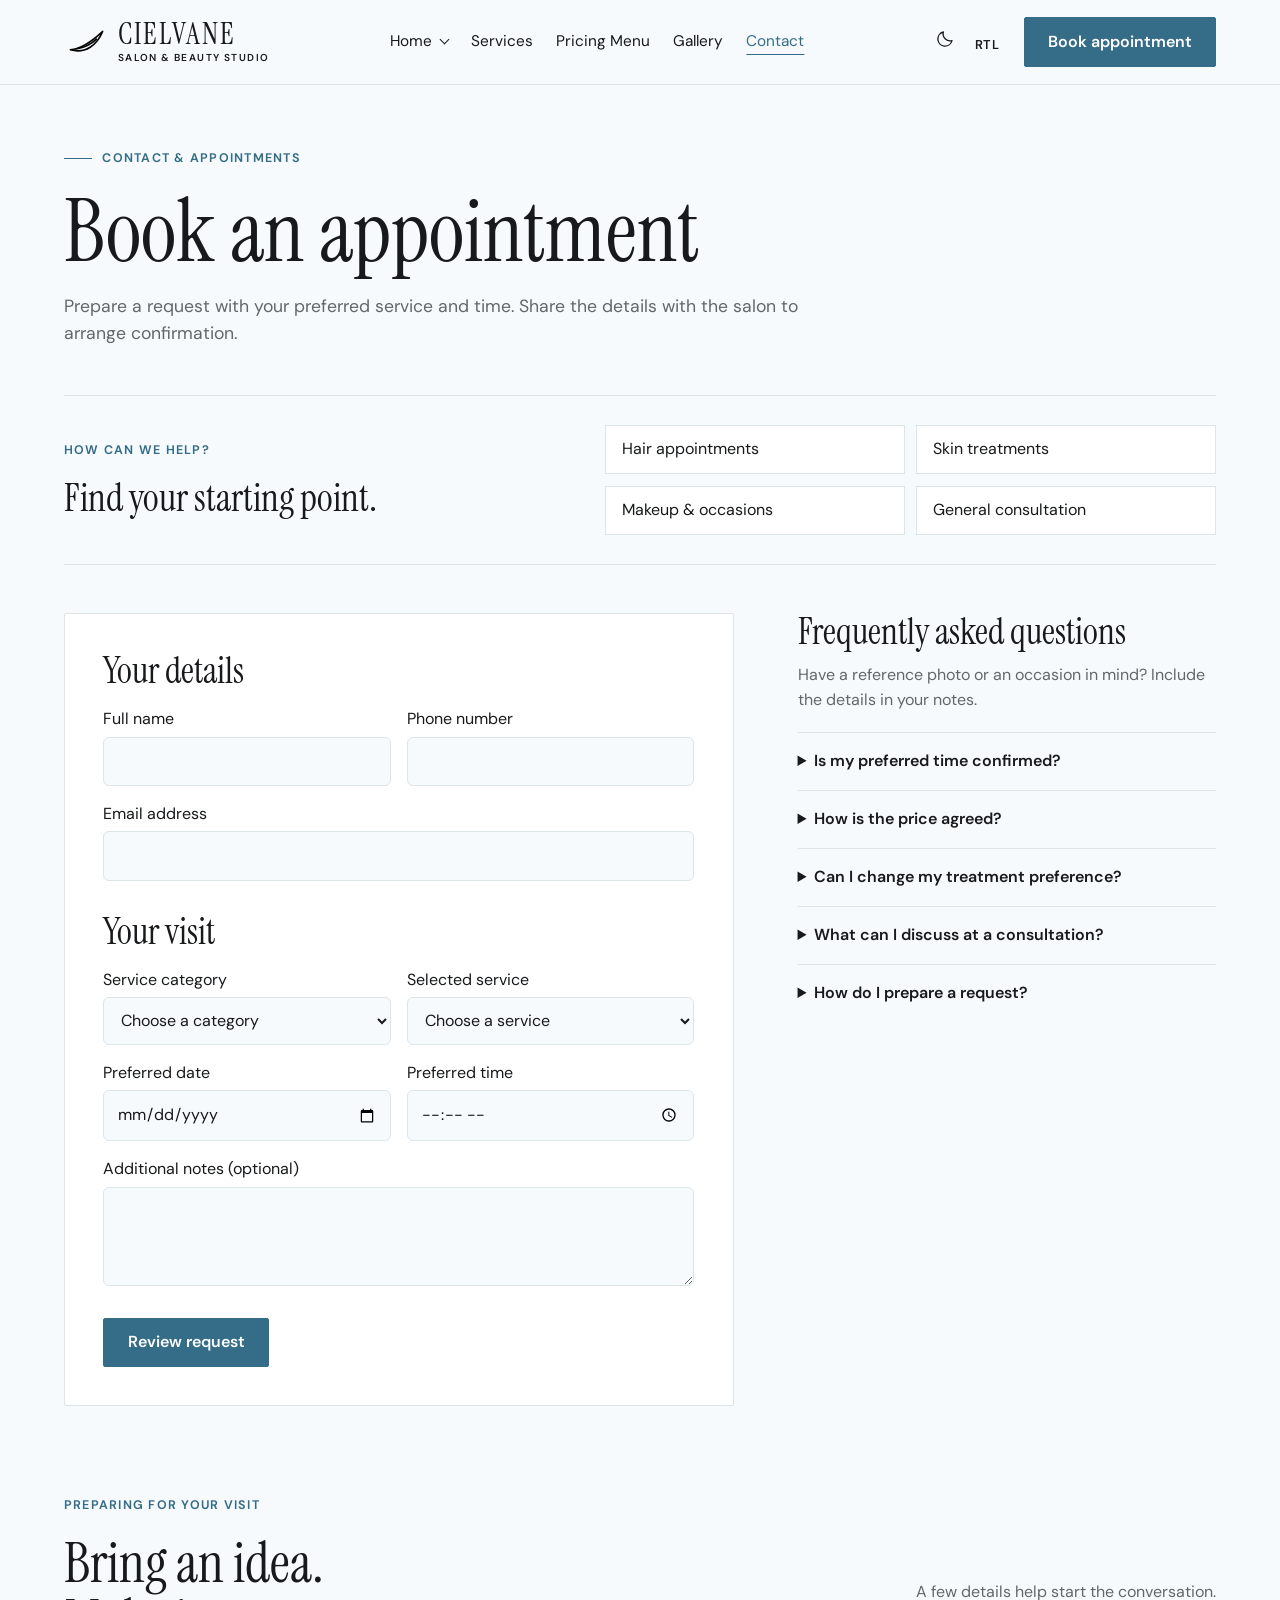
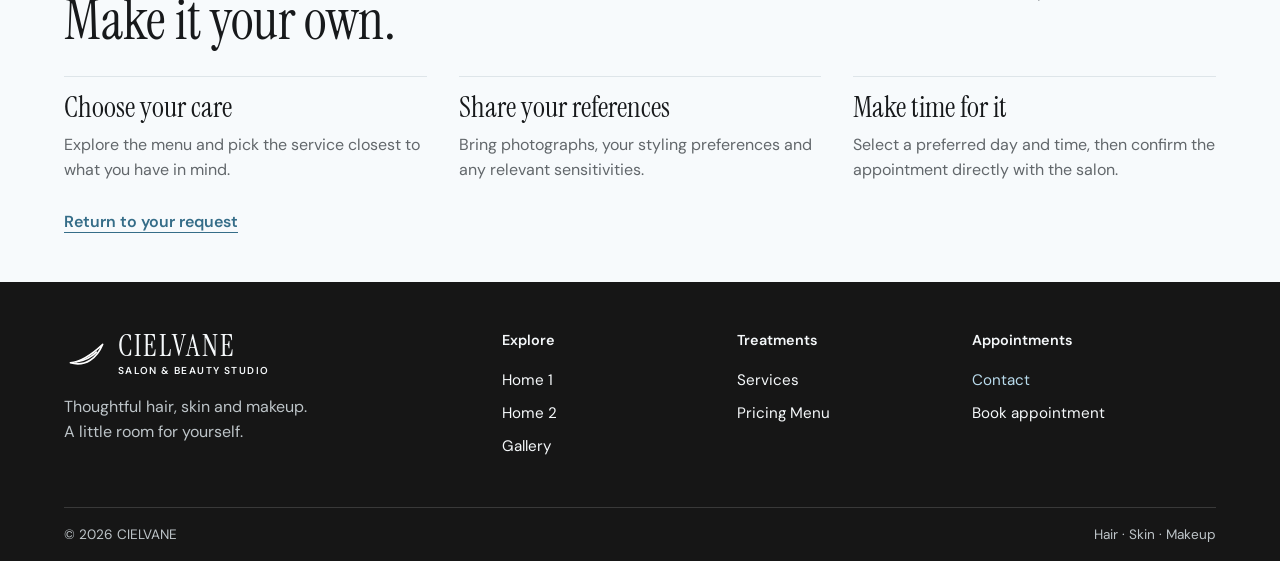
==== commit 92a3245c: "Refine CIELVANE branding, homepage alignment and compact navigation" ====
--- a/pages/contact.html
+++ b/pages/contact.html
@@ -5,10 +5,10 @@
     <meta name="viewport" content="width=device-width, initial-scale=1" />
     <meta
       name="description"
-      content="Explore hair, skin and makeup services, indicative prices and appointment planning at AERELLE Salon &amp; Beauty Studio."
+      content="Explore hair, skin and makeup services, indicative prices and appointment planning at CIELVANE Salon &amp; Beauty Studio."
     />
-    <title>Contact & appointments | AERELLE — Salon &amp; Beauty Studio</title>
-    <link rel="icon" href="../assets/icons/aerelle.svg" />
+    <title>Contact & appointments | CIELVANE — Salon &amp; Beauty Studio</title>
+    <link rel="icon" href="../assets/icons/cielvane.svg" />
     <link rel="stylesheet" href="../assets/css/fonts.css" />
     <link rel="stylesheet" href="../assets/css/style.css" />
     <link rel="stylesheet" href="../assets/css/dark-mode.css" />
--- a/assets/css/style.css
+++ b/assets/css/style.css
@@ -188,7 +188,8 @@
   display: block;
   padding: 0.4rem 0.65rem;
 }
-.utilities {
+.utilities,
+#appearance {
   gap: 0.35rem;
 }
 .icon {
@@ -313,20 +314,19 @@
 }
 .feature {
   display: grid;
-  grid-template-columns: 1fr 1fr;
+  grid-template-columns: 1.1fr 1fr;
   align-items: center;
-  gap: clamp(24px, 5vw, 85px);
-  margin-bottom: clamp(50px, 6vw, 96px);
-  overflow: hidden;
+  gap: clamp(24px, 4vw, 56px);
+  margin-bottom: clamp(48px, 5vw, 72px);
 }
 .feature > img {
+  width: 100%;
   height: auto;
-  aspect-ratio: 1.25;
+  aspect-ratio: 1.5;
   object-fit: cover;
 }
 .feature > div {
-  padding-block: 2rem;
-  padding-inline-end: clamp(20px, 4vw, 76px);
+  padding-block: 1rem;
 }
 .feature p:not(.eyebrow),
 .band p {
@@ -489,11 +489,15 @@
   margin: 0.55rem 0 1rem;
 }
 .occasion article {
+  display: flex;
+  flex-direction: column;
+  align-items: start;
   border-top: 1px solid var(--line);
-  padding-top: 1.4rem;
+  padding-top: 1.25rem;
 }
 .occasion p {
   margin: 0.6rem 0 1rem;
+  flex: 1;
 }
 .band {
   padding-block: 2.5rem;
@@ -685,10 +689,10 @@
 }
 .lookbook-grid {
   display: grid;
-  grid-template-columns: 1fr 1.25fr 1fr;
-  gap: 2rem;
-  align-items: center;
-  margin-top: 2rem;
+  grid-template-columns: 0.667fr 1.5fr 0.667fr;
+  align-items: start;
+  gap: clamp(16px, 2.4vw, 32px);
+  margin-top: 1.75rem;
 }
 .lookbook-grid img {
   width: 100%;
@@ -728,21 +732,6 @@
 }
 .support .actions {
   gap: 1.5rem;
-}
-.planning ol {
-  list-style: none;
-  padding: 0;
-  margin: 0;
-  display: grid;
-  gap: 1.2rem;
-}
-.planning h3 {
-  font-size: 1.7rem;
-  margin-bottom: 0.35rem;
-}
-.planning li + li {
-  border-top: 1px solid var(--line);
-  padding-top: 1.2rem;
 }
 #review dl {
   padding-block: 1rem;
@@ -784,10 +773,10 @@
 }
 .experience {
   display: grid;
-  grid-template-columns: 1.4fr 1fr;
-  align-items: center;
-  gap: 9%;
-  padding-block: 0 4rem;
+  grid-template-columns: 1.2fr 1fr;
+  align-items: start;
+  gap: clamp(24px, 4vw, 56px);
+  padding-bottom: clamp(48px, 5vw, 72px);
 }
 .experience-copy > p:not(.eyebrow) {
   margin-top: 1rem;
@@ -799,22 +788,23 @@
 }
 .experience > img {
   width: 100%;
-  max-height: 480px;
+  height: auto;
+  aspect-ratio: 1.15;
   object-fit: cover;
-  object-position: 50% 30%;
+  object-position: 50% 24%;
 }
 .beauty-detail {
   display: grid;
-  grid-template-columns: 0.8fr 1.2fr;
+  grid-template-columns: minmax(210px, 0.7fr) 1.3fr;
   align-items: center;
-  gap: 9%;
-  padding-block: 0 4rem;
+  gap: clamp(24px, 4vw, 56px);
+  padding-bottom: clamp(48px, 5vw, 72px);
 }
 .beauty-detail > img {
   width: 100%;
-  max-height: 540px;
-  object-fit: cover;
-  object-position: center;
+  height: auto;
+  max-width: 310px;
+  justify-self: center;
 }
 .beauty-detail p:not(.eyebrow) {
   max-width: 45ch;
@@ -822,14 +812,14 @@
 }
 .occasion-edit {
   display: grid;
-  grid-template-columns: 1fr 1fr 1fr;
-  gap: 2rem;
+  grid-template-columns: 0.667fr 1.5fr 0.741fr;
+  gap: 1.5rem;
   align-items: start;
-  margin-bottom: 4rem;
+  margin-bottom: clamp(48px, 5vw, 72px);
 }
 .occasion-edit-heading {
-  grid-column: 1 / 3;
-  padding-block: 1rem;
+  grid-column: 1 / -1;
+  padding: 0;
 }
 .occasion-edit-heading p:last-child {
   margin-top: 1rem;
@@ -851,15 +841,15 @@
   text-decoration: underline;
 }
 .edit-hair {
-  grid-column: 3;
-  grid-row: 1 / 3;
-}
-.edit-skin {
   grid-column: 1;
   grid-row: 2;
 }
+.edit-skin {
+  grid-column: 2;
+  grid-row: 2;
+}
 .edit-makeup {
-  grid-column: 2;
+  grid-column: 3;
   grid-row: 2;
 }
 .planning-guide p {
@@ -912,9 +902,92 @@
 .brand img {
   filter: brightness(0);
 }
+
+.drawer-appearance {
+  border-top: 1px solid var(--line);
+  padding-top: 1.25rem;
+  margin-top: 1.5rem;
+}
+.drawer-appearance h2 {
+  font: 600 1rem/1.4 var(--sans);
+  margin-bottom: 0.75rem;
+}
+#drawer-appearance #appearance {
+  display: grid;
+  grid-template-columns: 1fr 1fr;
+  gap: 0.75rem;
+}
+#drawer #theme,
+#drawer #direction {
+  width: 100%;
+  height: 46px;
+  border: 1px solid var(--line);
+  border-radius: 2px;
+  gap: 0.5rem;
+}
+#drawer #theme::after {
+  content: "Theme";
+  font: 600 0.9rem/1 var(--sans);
+}
+#drawer #theme {
+  display: flex;
+  justify-content: center;
+  align-items: center;
+}
+#drawer-action .btn {
+  width: 100%;
+  margin-top: 1.5rem;
+}
+.appointment-faq {
+  display: grid;
+  grid-template-columns: 1fr 1.2fr;
+  gap: clamp(24px, 4vw, 56px);
+  padding-block: 0 3.5rem;
+}
+.appointment-faq h2 {
+  font-size: clamp(2.4rem, 3.8vw, 3.8rem);
+}
+.appointment-faq details {
+  border-top: 1px solid var(--line);
+  padding-block: 1rem;
+}
+.appointment-faq summary {
+  font-weight: 600;
+  cursor: pointer;
+}
+.appointment-faq details p {
+  margin-top: 0.75rem;
+}
+.popular {
+  border-top: 1px solid var(--line);
+}
+.popular h2 {
+  font-size: clamp(2.5rem, 4vw, 4rem);
+}
+.popular-note {
+  margin: 1rem 0 1.5rem;
+}
+.popular-row {
+  display: grid;
+  grid-template-columns: 1fr auto auto;
+  gap: 2rem;
+  align-items: center;
+  border-top: 1px solid var(--line);
+  padding-block: 1.25rem;
+}
+.treatment-meta {
+  font-size: 0.9rem;
+  margin-bottom: 0.35rem;
+}
+.popular-row strong {
+  white-space: nowrap;
+}
 @media (max-width: 1150px) {
   .desktop {
     display: none;
+  }
+  .bar {
+    direction: ltr;
   }
   #open-nav {
     display: grid;
@@ -948,9 +1021,7 @@
   .utilities {
     gap: 0;
   }
-  .utilities .btn {
-    display: none;
-  }
+
   .icon {
     width: 36px;
     height: 40px;
@@ -1069,9 +1140,9 @@
 .highlight {
   display: flex;
   justify-content: space-between;
-  gap: 1rem;
+  gap: 1.25rem;
   align-items: center;
-  padding: 0.85rem 0;
+  padding: 1.1rem 0;
 }
 .highlight + .highlight {
   border-top: 1px solid var(--line);
@@ -1206,14 +1277,11 @@
     gap: 1.5rem;
   }
   .experience > img {
-    max-height: 430px;
-    aspect-ratio: 1;
-    object-position: 50% 35%;
+    aspect-ratio: 1.15;
+    object-position: 50% 24%;
   }
   .beauty-detail > img {
-    max-height: 430px;
-    object-fit: contain;
-    background: var(--subtle);
+    max-width: 280px;
   }
   .occasion-edit {
     grid-template-columns: 1fr 1fr;
@@ -1223,15 +1291,15 @@
   }
   .edit-hair {
     grid-column: 1;
-    grid-row: 2 / 4;
+    grid-row: 2;
   }
   .edit-skin {
+    grid-column: 1 / -1;
+    grid-row: 3;
+  }
+  .edit-makeup {
     grid-column: 2;
     grid-row: 2;
-  }
-  .edit-makeup {
-    grid-column: 2;
-    grid-row: 3;
   }
   .enquiry-links,
   .visit-tips {
@@ -1242,3 +1310,42 @@
     align-items: start;
   }
 }
+
+@media (min-width: 641px) and (max-width: 960px) {
+  .experience {
+    grid-template-columns: 1.1fr 1fr;
+    gap: 24px;
+  }
+  .beauty-detail {
+    grid-template-columns: 0.8fr 1.2fr;
+    gap: 24px;
+  }
+  .experience h2,
+  .beauty-detail h2,
+  .feature h2 {
+    font-size: clamp(2.5rem, 4.5vw, 3.5rem);
+  }
+  .lookbook-grid {
+    gap: 16px;
+  }
+}
+@media (max-width: 640px) {
+  .appointment-faq {
+    grid-template-columns: 1fr;
+    gap: 1.5rem;
+  }
+  .popular > .line {
+    align-items: start;
+    flex-direction: column;
+  }
+  .popular-row {
+    grid-template-columns: 1fr auto;
+    gap: 0.75rem 1rem;
+  }
+  .popular-row > div {
+    grid-column: 1 / -1;
+  }
+  .lookbook-grid {
+    grid-template-columns: 1fr 1fr;
+  }
+}
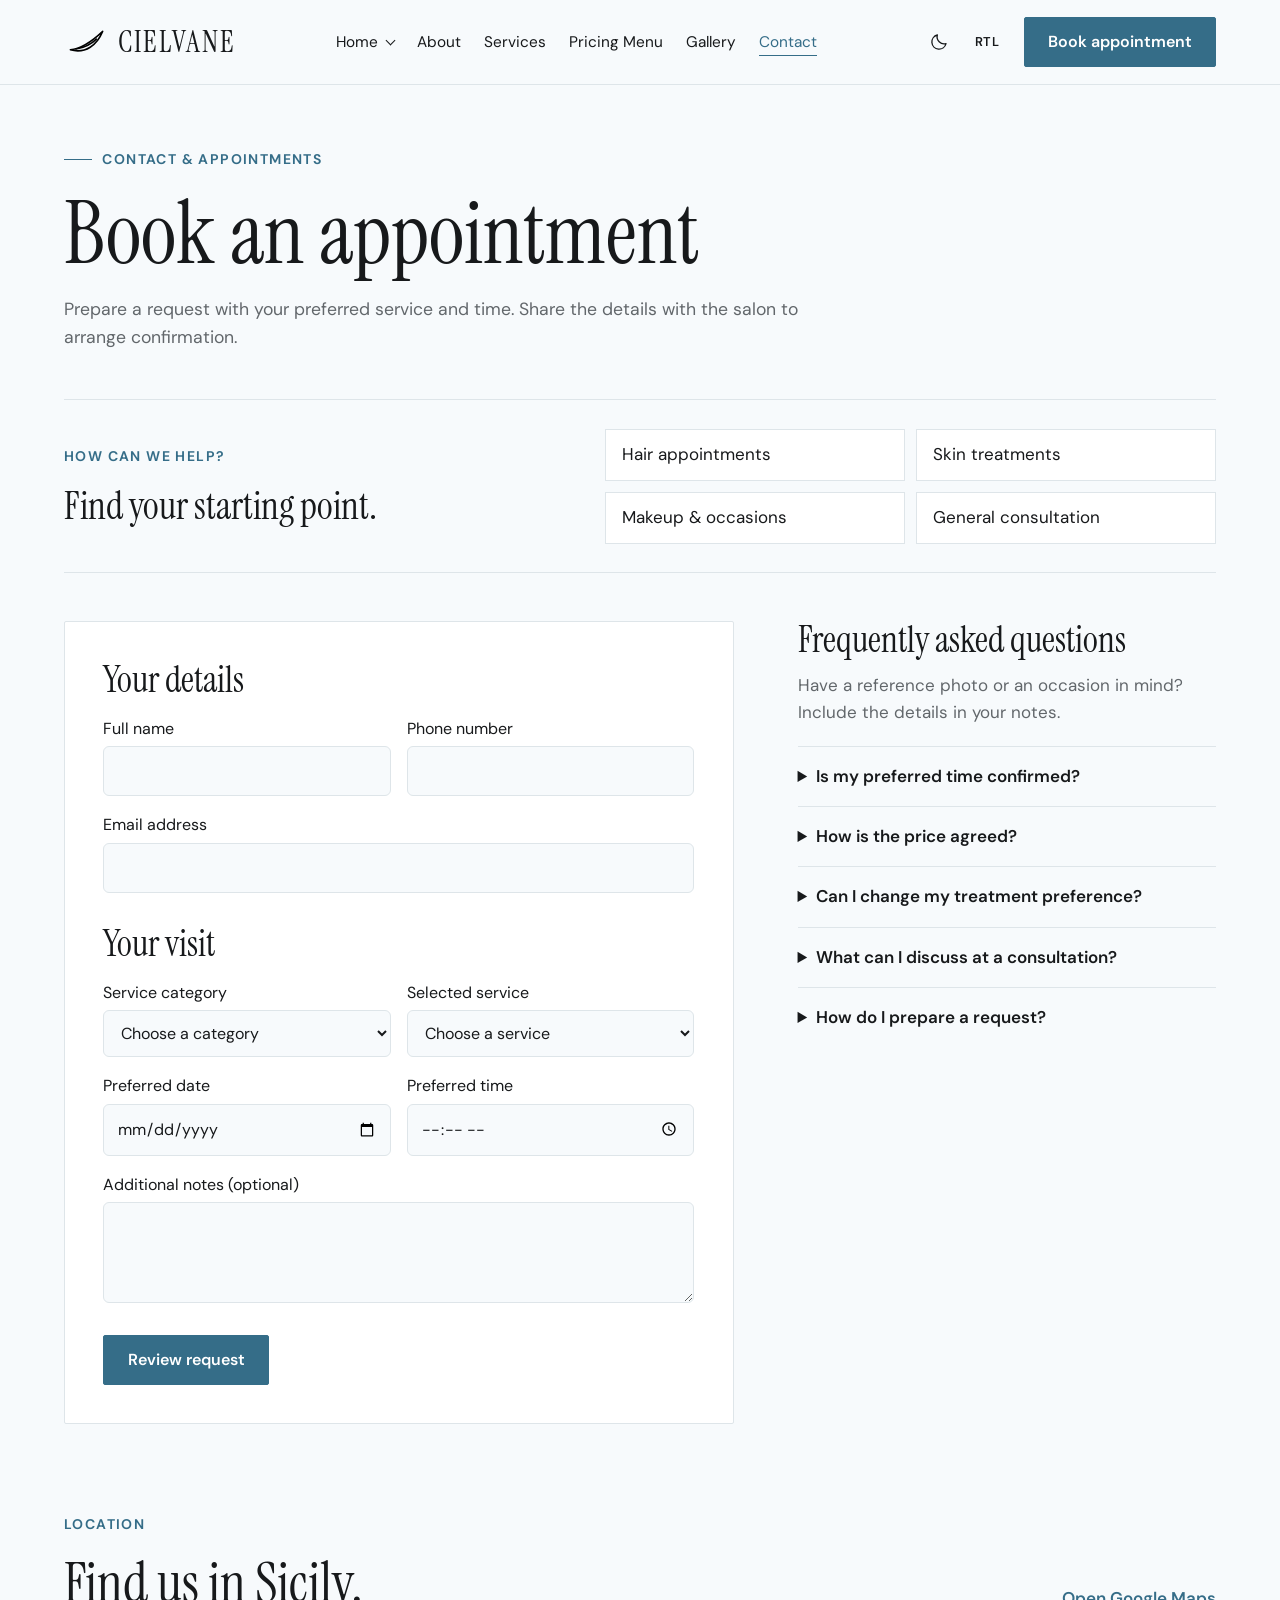
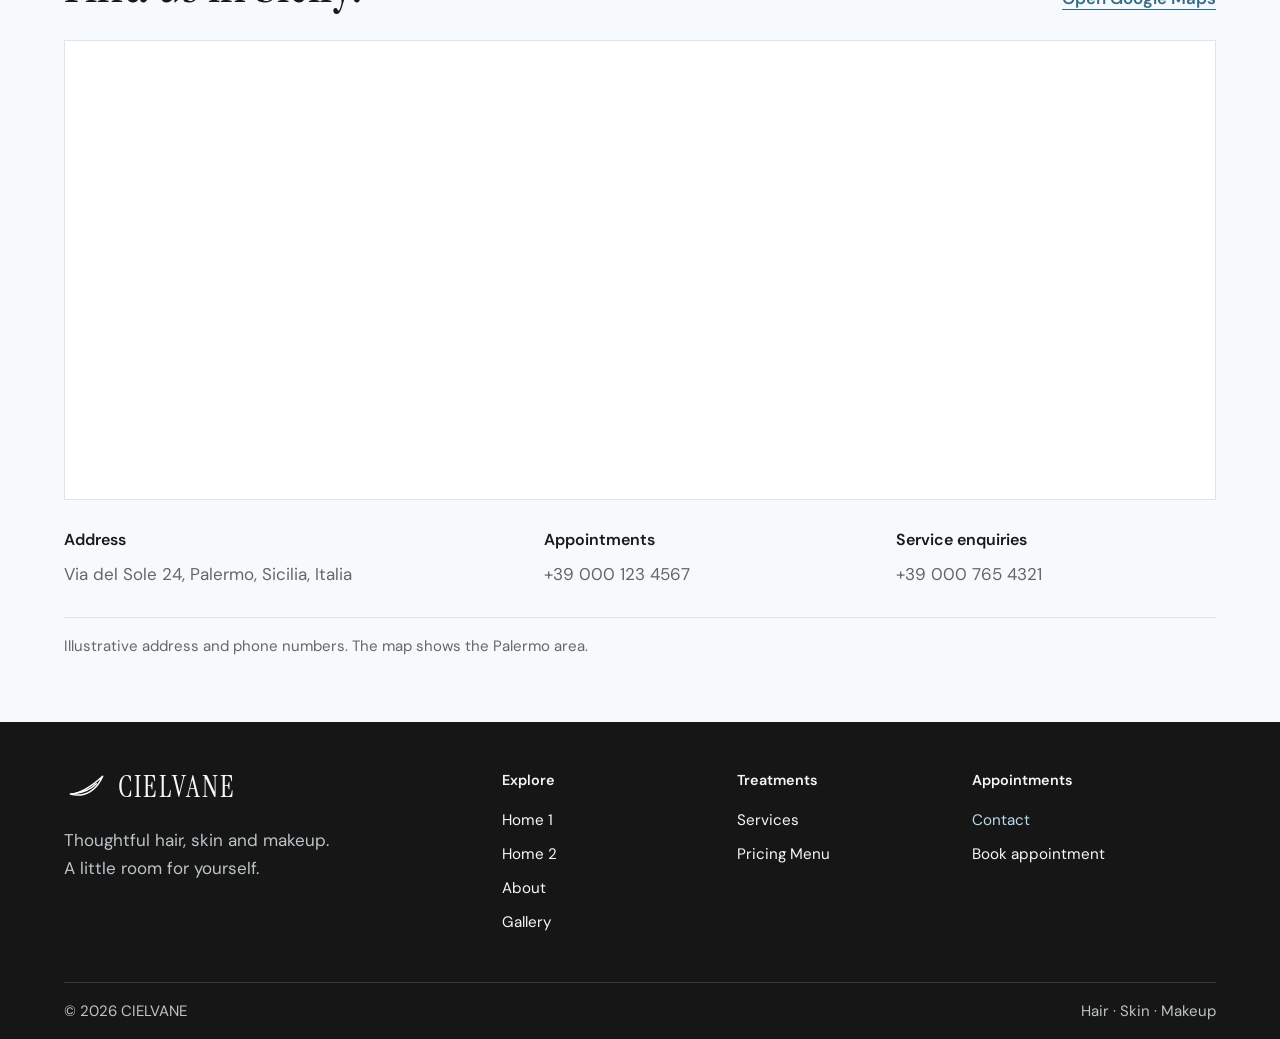
==== commit d371bc77: "Add Sicily location map and illustrative contact details" ====
--- a/pages/contact.html
+++ b/pages/contact.html
@@ -36,7 +36,7 @@
           <a href="#booking" data-category="Hair">Hair appointments</a
           ><a href="#booking" data-category="Skin">Skin treatments</a
           ><a href="#booking" data-category="Makeup">Makeup &amp; occasions</a
-          ><a href="#visit-guide">General consultation</a>
+          ><a href="#booking">General consultation</a>
         </div>
       </section>
       <section class="booking wrap" id="booking">
@@ -151,36 +151,50 @@
           <div id="contact-info"></div>
         </aside>
       </section>
-      <section class="visit-guide wrap" id="visit-guide">
-        <p class="eyebrow">Preparing for your visit</p>
-        <div class="line">
-          <h2>Bring an idea.<br />Make it your own.</h2>
-          <p>A few details help start the conversation.</p>
-        </div>
-        <div class="visit-tips">
-          <article>
-            <h3>Choose your care</h3>
-            <p>
-              Explore the menu and pick the service closest to what you have in
-              mind.
-            </p>
-          </article>
-          <article>
-            <h3>Share your references</h3>
-            <p>
-              Bring photographs, your styling preferences and any relevant
-              sensitivities.
-            </p>
-          </article>
-          <article>
-            <h3>Make time for it</h3>
-            <p>
-              Select a preferred day and time, then confirm the appointment
-              directly with the salon.
-            </p>
-          </article>
-        </div>
-        <a class="text-link" href="#booking">Return to your request</a>
+      <section
+        class="contact-location wrap"
+        id="location"
+        aria-labelledby="location-title"
+      >
+        <div class="line location-heading">
+          <div>
+            <p class="eyebrow">Location</p>
+            <h2 id="location-title">Find us in Sicily.</h2>
+          </div>
+          <a
+            class="text-link"
+            href="https://www.google.com/maps/search/?api=1&amp;query=Palermo%2C%20Sicily%2C%20Italy"
+            target="_blank"
+            rel="noopener noreferrer"
+            >Open Google Maps</a
+          >
+        </div>
+        <iframe
+          class="location-map"
+          title="Google Map of Palermo, Sicily, Italy"
+          src="https://maps.google.com/maps?q=Palermo%2C%20Sicily%2C%20Italy&amp;z=13&amp;output=embed"
+          loading="lazy"
+          referrerpolicy="no-referrer-when-downgrade"
+          allowfullscreen
+        ></iframe>
+        <div class="location-details">
+          <div>
+            <h3>Address</h3>
+            <address id="location-address"></address>
+          </div>
+          <div>
+            <h3>Appointments</h3>
+            <p id="location-phone"></p>
+          </div>
+          <div>
+            <h3>Service enquiries</h3>
+            <p id="location-enquiries"></p>
+          </div>
+        </div>
+        <p class="location-note">
+          Illustrative address and phone numbers. The map shows the Palermo
+          area.
+        </p>
       </section>
     </main>
     <footer></footer>
--- a/assets/css/style.css
+++ b/assets/css/style.css
@@ -20,7 +20,7 @@
   margin: 0;
   background: var(--paper);
   color: var(--ink);
-  font: 1rem/1.55 var(--sans);
+  font: 1.0625rem/1.6 var(--sans);
 }
 a {
   color: inherit;
@@ -134,12 +134,7 @@
 .brand img {
   width: 45px;
 }
-.brand small {
-  display: block;
-  font: 600 0.63rem/1.7 var(--sans);
-  text-transform: uppercase;
-  letter-spacing: 0.14em;
-}
+
 .desktop {
   gap: clamp(16px, 1.8vw, 34px);
   font-size: 0.96rem;
@@ -246,7 +241,7 @@
   display: flex;
   align-items: center;
   gap: 0.65rem;
-  font: 650 0.78rem/1.5 var(--sans);
+  font: 650 0.875rem/1.5 var(--sans);
   color: var(--accent);
   text-transform: uppercase;
   letter-spacing: 0.1em;
@@ -408,6 +403,9 @@
   aspect-ratio: 1.3;
   border-radius: 2px;
 }
+.group-title img[src$="service-makeup.webp"] {
+  object-position: center 20%;
+}
 .service-row {
   display: grid;
   grid-template-columns: 1fr auto;
@@ -424,7 +422,7 @@
   max-width: 53ch;
 }
 .service-row small {
-  font-size: 0.9rem;
+  font-size: 0.9375rem;
   color: var(--muted);
 }
 .service-cost {
@@ -493,7 +491,7 @@
   flex-direction: column;
   align-items: start;
   border-top: 1px solid var(--line);
-  padding-top: 1.25rem;
+  padding-top: 1.5rem;
 }
 .occasion p {
   margin: 0.6rem 0 1rem;
@@ -529,7 +527,7 @@
   color: var(--ink);
   border-radius: 2px;
   padding: 0.25rem 0.8rem;
-  font-size: 0.85rem;
+  font-size: 0.9375rem;
 }
 dialog {
   color: var(--ink);
@@ -681,7 +679,7 @@
   gap: 1rem;
   border-top: 1px solid #ffffff26;
   padding-block: 1rem;
-  font-size: 0.85rem;
+  font-size: 0.9375rem;
   color: var(--muted);
 }
 .lookbook {
@@ -701,7 +699,7 @@
 .lookbook-grid span {
   display: block;
   padding-top: 0.7rem;
-  font-size: 0.9rem;
+  font-size: 0.9375rem;
   color: var(--muted);
 }
 .lookbook-grid a:hover span {
@@ -745,92 +743,14 @@
   letter-spacing: 0.04em;
   direction: ltr;
 }
-.hero {
-  padding-block: 2.5rem 0;
-}
-.hero-heading {
-  display: grid;
-  grid-template-columns: 1.3fr 1fr;
-  align-items: end;
-  gap: 3rem;
-  padding-bottom: 2rem;
-}
-.hero h1 {
-  font-size: clamp(3.8rem, 6.8vw, 6.6rem);
-  letter-spacing: -0.025em;
-  line-height: 0.98;
-}
-.hero-intro > p {
-  max-width: 40ch;
-  margin-bottom: 1.2rem;
-}
-.hero-photo img {
-  width: 100%;
-  height: auto;
-  aspect-ratio: 2;
-  object-fit: cover;
-  object-position: center top;
-}
-.experience {
-  display: grid;
-  grid-template-columns: 1.2fr 1fr;
-  align-items: start;
-  gap: clamp(24px, 4vw, 56px);
-  padding-bottom: clamp(48px, 5vw, 72px);
-}
-.experience-copy > p:not(.eyebrow) {
-  margin-top: 1rem;
-  max-width: 48ch;
-}
-.experience-copy .text-link {
-  display: inline-block;
-  margin-top: 1.2rem;
-}
-.experience > img {
-  width: 100%;
-  height: auto;
-  aspect-ratio: 1.15;
-  object-fit: cover;
-  object-position: 50% 24%;
-}
-.beauty-detail {
-  display: grid;
-  grid-template-columns: minmax(210px, 0.7fr) 1.3fr;
-  align-items: center;
-  gap: clamp(24px, 4vw, 56px);
-  padding-bottom: clamp(48px, 5vw, 72px);
-}
-.beauty-detail > img {
-  width: 100%;
-  height: auto;
-  max-width: 310px;
-  justify-self: center;
-}
-.beauty-detail p:not(.eyebrow) {
-  max-width: 45ch;
-  margin: 1.3rem 0;
-}
-.occasion-edit {
-  display: grid;
-  grid-template-columns: 0.667fr 1.5fr 0.741fr;
-  gap: 1.5rem;
-  align-items: start;
-  margin-bottom: clamp(48px, 5vw, 72px);
-}
-.occasion-edit-heading {
-  grid-column: 1 / -1;
-  padding: 0;
-}
+
 .occasion-edit-heading p:last-child {
   margin-top: 1rem;
 }
 .occasion-edit a {
   display: block;
 }
-.occasion-edit img {
-  width: 100%;
-  height: auto;
-}
+
 .occasion-edit span {
   display: block;
   margin-top: 0.65rem;
@@ -840,18 +760,7 @@
   color: var(--accent);
   text-decoration: underline;
 }
-.edit-hair {
-  grid-column: 1;
-  grid-row: 2;
-}
-.edit-skin {
-  grid-column: 2;
-  grid-row: 2;
-}
-.edit-makeup {
-  grid-column: 3;
-  grid-row: 2;
-}
+
 .planning-guide p {
   margin-bottom: 1.1rem;
 }
@@ -881,24 +790,7 @@
   border-color: var(--accent);
   color: var(--accent);
 }
-.visit-guide {
-  padding-block: 0 3rem;
-  scroll-margin-top: 110px;
-}
-.visit-tips {
-  display: grid;
-  grid-template-columns: repeat(3, 1fr);
-  gap: 2rem;
-  margin-block: 1.7rem;
-}
-.visit-tips article {
-  border-top: 1px solid var(--line);
-  padding-top: 1rem;
-}
-.visit-tips h3 {
-  font-size: 1.8rem;
-  margin-bottom: 0.6rem;
-}
+
 .brand img {
   filter: brightness(0);
 }
@@ -938,49 +830,474 @@
   width: 100%;
   margin-top: 1.5rem;
 }
+
+.popular {
+  border-top: 1px solid var(--line);
+}
+.popular h2 {
+  font-size: clamp(2.5rem, 4vw, 4rem);
+}
+.popular-note {
+  margin: 1rem 0 1.5rem;
+}
+.popular-row {
+  display: grid;
+  grid-template-columns: minmax(0, 1fr) auto auto;
+  gap: clamp(20px, 3vw, 44px);
+  align-items: center;
+  border-top: 1px solid var(--line);
+  padding-block: 1.5rem;
+}
+.treatment-meta {
+  font-size: 0.9375rem;
+  margin-bottom: 0.35rem;
+}
+.popular-row strong {
+  font-size: 1.25rem;
+  white-space: nowrap;
+}
+
+#appearance {
+  display: flex;
+  align-items: center;
+  gap: 4px;
+}
+#theme,
+#direction {
+  display: grid;
+  place-items: center;
+  width: 44px;
+  height: 44px;
+  flex: 0 0 44px;
+  padding: 0;
+  line-height: 1;
+}
+#theme svg {
+  display: block;
+}
+#open-nav {
+  width: 48px;
+  height: 48px;
+  flex: 0 0 48px;
+  padding: 0;
+}
+#open-nav svg {
+  width: 24px;
+  height: 24px;
+  stroke-width: 1.8;
+}
+.picture-card p {
+  font-size: 1rem;
+}
+.hero {
+  position: relative;
+  isolation: isolate;
+  display: grid;
+  grid-template-rows: 1fr auto;
+  min-height: clamp(550px, 46vw, 660px);
+  padding: 0;
+  margin-top: 24px;
+  overflow: hidden;
+  background: #17191b;
+  color: #fff;
+}
+.hero-photo {
+  position: absolute;
+  inset: 0;
+  z-index: -2;
+}
+.hero-photo img {
+  width: 100%;
+  height: 100%;
+  object-fit: cover;
+  object-position: center 15%;
+}
+.hero::after {
+  content: "";
+  position: absolute;
+  inset: 0;
+  z-index: -1;
+  background: linear-gradient(
+    90deg,
+    #0c1115e8 0%,
+    #0c1115b8 36%,
+    #0c11151a 77%
+  );
+}
+.hero-heading {
+  display: grid;
+  gap: 1.25rem;
+  align-self: center;
+  max-width: 700px;
+  padding: clamp(32px, 4.5vw, 64px);
+}
+.hero h1 {
+  font-size: clamp(4rem, 6.6vw, 6.8rem);
+  letter-spacing: -0.025em;
+  line-height: 0.96;
+}
+.hero .eyebrow {
+  color: #d0e9f6;
+  margin-bottom: 1rem;
+}
+.hero-intro > p {
+  color: #f4f7f9;
+  max-width: 40ch;
+  margin-bottom: 1.5rem;
+  font-size: 1.125rem;
+}
+.hero .outline {
+  border-color: #f4f7f9;
+  color: #fff;
+}
+
+.hero h1 em {
+  color: #c7e5f4;
+}
+.hero-categories {
+  display: grid;
+  grid-template-columns: repeat(3, minmax(0, 1fr));
+  background: #0c1115aa;
+  border-top: 1px solid #ffffff40;
+}
+.hero-categories a {
+  display: flex;
+  align-items: center;
+  justify-content: center;
+  gap: 1rem;
+  padding: 1.1rem 1.25rem;
+  color: #fff;
+}
+.hero-categories a + a {
+  border-inline-start: 1px solid #ffffff40;
+}
+.hero-categories span {
+  font: 400 1.8rem/1.2 var(--serif);
+}
+.hero-categories small {
+  font-size: 0.875rem;
+  color: #e2e9ed;
+  line-height: 1.4;
+}
+.hero-categories a:hover,
+.hero-categories a:focus-visible {
+  background: #ffffff17;
+}
+.hero-categories a:hover span {
+  color: #c7e5f4;
+}
+.experience {
+  display: grid;
+  grid-template-columns: 1fr 1fr;
+  gap: 2rem 4%;
+  padding-bottom: clamp(48px, 5vw, 72px);
+}
+.experience-heading {
+  grid-column: 1 / -1;
+  align-items: end;
+}
+.experience-heading h2 {
+  font-size: clamp(2.5rem, 4.3vw, 4.25rem);
+  max-width: 17ch;
+}
+.experience-heading .text-link {
+  flex-shrink: 0;
+}
+.experience > img {
+  width: 100%;
+  height: auto;
+  aspect-ratio: 1.2;
+  object-fit: cover;
+  object-position: 50% 23%;
+}
+.experience-sequence {
+  list-style: none;
+  padding: 0;
+  margin: 0;
+  display: grid;
+  align-content: center;
+}
+.experience-sequence li {
+  display: grid;
+  grid-template-columns: auto 1fr;
+  gap: 1.25rem;
+  padding-block: 1.25rem;
+  border-top: 1px solid var(--line);
+}
+.experience-sequence li:last-child {
+  border-bottom: 1px solid var(--line);
+}
+.experience-sequence span {
+  font-size: 0.9375rem;
+  color: var(--accent);
+  padding-top: 0.3rem;
+}
+.experience-sequence h3 {
+  font-size: 2rem;
+  margin-bottom: 0.4rem;
+}
+.experience-sequence p {
+  max-width: 38ch;
+}
+
+.beauty-detail {
+  display: grid;
+  grid-template-columns: minmax(0, 1fr) minmax(240px, 330px);
+  gap: 2.25rem clamp(28px, 5vw, 80px);
+  align-items: center;
+  padding-block: 2.5rem 3rem;
+  margin-bottom: clamp(48px, 5vw, 72px);
+  border-block: 1px solid var(--line);
+}
+.detail-heading h2 {
+  font-size: clamp(3rem, 5.2vw, 5.2rem);
+  line-height: 1;
+  letter-spacing: -0.02em;
+}
+.detail-heading > p:not(.eyebrow) {
+  max-width: 48ch;
+  margin-block: 1.25rem;
+}
+.detail-heading > .text-link {
+  display: inline-block;
+}
+.detail-photo {
+  grid-column: 2;
+  grid-row: 1 / 3;
+  align-self: center;
+}
+.detail-photo img {
+  width: 100%;
+  height: auto;
+}
+.detail-notes {
+  display: grid;
+  grid-template-columns: repeat(3, minmax(0, 1fr));
+  gap: 1.5rem;
+  margin: 0;
+  align-self: start;
+}
+.detail-notes > div {
+  border-top: 1px solid var(--line);
+  padding-top: 1rem;
+}
+.detail-notes dt {
+  font: 400 1.8rem/1.2 var(--serif);
+  margin-bottom: 0.6rem;
+}
+.detail-notes dd {
+  font-size: 1rem;
+  line-height: 1.6;
+  white-space: normal;
+  color: var(--muted);
+}
 .appointment-faq {
-  display: grid;
-  grid-template-columns: 1fr 1.2fr;
-  gap: clamp(24px, 4vw, 56px);
-  padding-block: 0 3.5rem;
+  padding: clamp(24px, 3vw, 44px);
+  margin-bottom: 3.5rem;
+  background: var(--surface);
+  border: 1px solid var(--line);
+}
+.appointment-faq > div:first-child {
+  display: flex;
+  justify-content: space-between;
+  align-items: end;
+  gap: 0.75rem 2rem;
+  margin-bottom: 1.5rem;
+  flex-wrap: wrap;
+}
+.appointment-faq .eyebrow {
+  flex-basis: 100%;
+  margin-bottom: 0;
 }
 .appointment-faq h2 {
-  font-size: clamp(2.4rem, 3.8vw, 3.8rem);
+  font-size: clamp(2.5rem, 4vw, 3.8rem);
+}
+.appointment-faq > div:first-child > p:last-child {
+  max-width: 31ch;
 }
 .appointment-faq details {
   border-top: 1px solid var(--line);
+  padding: 1.1rem 0.75rem;
+}
+.appointment-faq details:last-child {
+  border-bottom: 1px solid var(--line);
+}
+.appointment-faq details[open] {
+  background: var(--subtle);
+}
+.appointment-faq summary {
+  display: flex;
+  justify-content: space-between;
+  align-items: center;
+  gap: 1.5rem;
+  font-size: 1.0625rem;
+  font-weight: 600;
+  list-style: none;
+}
+.appointment-faq summary::-webkit-details-marker {
+  display: none;
+}
+.appointment-faq summary::after {
+  content: "+";
+  font-size: 1.4rem;
+  font-weight: 400;
+}
+.appointment-faq details[open] summary::after {
+  content: "−";
+}
+.appointment-faq details p {
+  margin-top: 0.8rem;
+  max-width: 75ch;
+}
+.occasion-edit {
+  display: grid;
+  grid-template-columns: repeat(3, minmax(0, 1fr));
+  gap: 1.5rem;
+  margin-bottom: clamp(48px, 5vw, 72px);
+}
+.occasion-edit-heading {
+  grid-column: 1 / -1;
+}
+.occasion-edit img {
+  width: 100%;
+  height: auto;
+  aspect-ratio: 4 / 5;
+  object-fit: cover;
+}
+.edit-skin img {
+  object-position: 43% center;
+}
+.inspiration {
+  grid-template-columns: 1fr 1fr;
+  gap: 4%;
+}
+.inspiration > img {
+  aspect-ratio: 1.35;
+  object-position: center 40%;
+}
+.planning-guide ol {
+  list-style: none;
+  padding: 0;
+  margin: 0 0 1.5rem;
+}
+.planning-guide li {
+  border-top: 1px solid var(--line);
   padding-block: 1rem;
 }
-.appointment-faq summary {
+.planning-guide h3 {
+  font-size: 1.8rem;
+  margin-bottom: 0.4rem;
+}
+.planning-guide li p {
+  margin: 0;
+}
+.pricing-layout {
+  display: grid;
+  grid-template-columns: minmax(240px, 0.8fr) 2fr;
+  gap: clamp(30px, 5vw, 80px);
+  align-items: start;
+  padding-block: clamp(40px, 5vw, 75px);
+}
+.pricing-intro {
+  position: sticky;
+  top: 110px;
+}
+.pricing-intro h1 {
+  font-size: clamp(3.5rem, 5vw, 5.5rem);
+  margin-bottom: 1.4rem;
+}
+.pricing-intro > p {
+  margin-bottom: 1.5rem;
+  max-width: 29ch;
+}
+.pricing-intro .filters {
+  display: grid;
+  gap: 0;
+  margin-bottom: 1.5rem;
+}
+.pricing-intro .filters button {
+  text-align: start;
+  border: 0;
+  border-bottom: 1px solid var(--line);
+  border-radius: 0;
+  padding: 0.85rem 1rem;
+  background: transparent;
+  font-size: 1rem;
+}
+.pricing-intro .filters button[aria-pressed="true"] {
+  background: var(--subtle);
+  color: var(--accent);
+  box-shadow: inset 3px 0 var(--accent);
   font-weight: 600;
-  cursor: pointer;
-}
-.appointment-faq details p {
-  margin-top: 0.75rem;
-}
-.popular {
-  border-top: 1px solid var(--line);
-}
-.popular h2 {
-  font-size: clamp(2.5rem, 4vw, 4rem);
-}
-.popular-note {
-  margin: 1rem 0 1.5rem;
-}
-.popular-row {
-  display: grid;
-  grid-template-columns: 1fr auto auto;
-  gap: 2rem;
+}
+.pricing-intro .pricing-note {
+  font-size: 0.9375rem;
+}
+.price-menu {
+  min-width: 0;
+}
+.price-group {
+  background: var(--surface);
+  border: 1px solid var(--line);
+  padding: clamp(20px, 2.5vw, 36px);
+  margin-bottom: 1.5rem;
+}
+.price-heading {
+  display: flex;
+  align-items: baseline;
+  justify-content: space-between;
+  gap: 1rem;
+  border-bottom: 1px solid var(--line);
+  padding-bottom: 1.25rem;
+}
+.price-heading h2 {
+  font-size: clamp(2.5rem, 3.8vw, 3.8rem);
+}
+.price-heading > span {
+  font-size: 0.9375rem;
+  color: var(--muted);
+}
+.price-row {
+  display: grid;
+  grid-template-columns: 1fr auto;
+  gap: 0.65rem 1.5rem;
   align-items: center;
-  border-top: 1px solid var(--line);
-  padding-block: 1.25rem;
-}
-.treatment-meta {
-  font-size: 0.9rem;
-  margin-bottom: 0.35rem;
-}
-.popular-row strong {
-  white-space: nowrap;
+  padding-block: 1.4rem;
+  border-bottom: 1px solid var(--line);
+  scroll-margin-top: 110px;
+}
+.price-row:last-child {
+  border-bottom: 0;
+  padding-bottom: 0;
+}
+.price-row h3 {
+  font-size: clamp(1.7rem, 2.3vw, 2.1rem);
+  line-height: 1.15;
+}
+.price-row h3 a:hover {
+  text-decoration: underline;
+  text-underline-offset: 4px;
+}
+.price-service p {
+  font-size: 0.9375rem;
+  margin-top: 0.45rem;
+}
+.price-amount {
+  display: grid;
+  text-align: end;
+  align-content: center;
+}
+.price-amount > span {
+  font-size: 0.875rem;
+  color: var(--muted);
+}
+.price-amount strong {
+  font: 400 clamp(2rem, 3vw, 2.8rem)/1.15 var(--serif);
+}
+.price-book {
+  justify-self: end;
+  grid-column: 2;
+  font-size: 1rem;
 }
 @media (max-width: 1150px) {
   .desktop {
@@ -1015,9 +1332,7 @@
   .brand img {
     width: 33px;
   }
-  .brand small {
-    font-size: 0.53rem;
-  }
+
   .utilities {
     gap: 0;
   }
@@ -1153,7 +1468,7 @@
 .highlight small {
   display: block;
   color: var(--muted);
-  font: 0.87rem/1.65 var(--sans);
+  font: 0.9375rem/1.6 var(--sans);
 }
 .highlight strong {
   font-size: 0.95rem;
@@ -1231,112 +1546,196 @@
 }
 
 @media (max-width: 800px) {
+  .enquiry {
+    grid-template-columns: 1fr;
+  }
+}
+@media (max-width: 640px) {
+  .enquiry-links {
+    grid-template-columns: 1fr;
+  }
+}
+
+@media (min-width: 641px) and (max-width: 1180px) {
+  .planning {
+    grid-template-columns: 1fr;
+    gap: 1.5rem;
+  }
+  .planning-guide ol {
+    display: grid;
+    grid-template-columns: repeat(3, minmax(0, 1fr));
+    gap: 1.5rem;
+  }
+  .planning-guide h3 {
+    font-size: 1.7rem;
+    line-height: 1.15;
+  }
+}
+
+@media (min-width: 641px) and (max-width: 960px) {
+  .experience h2,
+  .feature h2 {
+    font-size: clamp(2.5rem, 4.5vw, 3.5rem);
+  }
+  .lookbook-grid {
+    gap: 16px;
+  }
+}
+@media (max-width: 640px) {
+  .popular > .line {
+    align-items: start;
+    flex-direction: column;
+  }
+
+  .lookbook-grid {
+    grid-template-columns: 1fr 1fr;
+  }
+}
+
+@media (min-width: 641px) and (max-width: 960px) {
+  .experience {
+    gap: 1.5rem;
+  }
+  .experience > img {
+    aspect-ratio: 0.85;
+    object-position: 50% 20%;
+  }
+  .experience-sequence li {
+    padding-block: 1rem;
+  }
+
+  .pricing-layout {
+    grid-template-columns: 1fr;
+    padding-top: 2.5rem;
+    gap: 2rem;
+  }
+  .pricing-intro {
+    position: static;
+  }
+  .pricing-intro h1 br {
+    display: none;
+  }
+  .pricing-intro > p {
+    max-width: 60ch;
+  }
+  .pricing-intro .filters {
+    display: flex;
+    flex-wrap: wrap;
+  }
+  .pricing-intro .filters button {
+    min-width: 95px;
+    text-align: center;
+    border: 1px solid var(--line);
+  }
+}
+@media (max-width: 1150px) {
+  .hero {
+    width: 100%;
+    margin-top: 0;
+    padding: 0;
+    min-height: 610px;
+    justify-content: stretch;
+    text-align: center;
+  }
   .hero-heading {
+    width: 100%;
+    max-width: 700px;
+    justify-self: center;
+    justify-items: center;
+    padding: clamp(32px, 5vw, 56px);
+  }
+  .hero::after {
+    background: linear-gradient(0deg, #0c1115d9, #0c11159c 55%, #0c111580);
+  }
+  .hero-photo img {
+    object-position: 70% 15%;
+  }
+  .hero .eyebrow,
+  .hero .actions {
+    justify-content: center;
+  }
+  .hero-intro > p {
+    margin-inline: auto;
+  }
+  .hero h1 {
+    font-size: clamp(3.5rem, 7vw, 5.5rem);
+  }
+}
+@media (max-width: 640px) {
+  body {
+    font-size: 1rem;
+  }
+  .hero {
+    min-height: 610px;
+    padding: 0;
+  }
+  .hero h1 {
+    font-size: clamp(3.2rem, 12vw, 4.8rem);
+  }
+  .hero-intro > p {
+    font-size: 1rem;
+  }
+  .hero .eyebrow {
+    font-size: 0.8125rem;
+    letter-spacing: 0.05em;
+  }
+  .hero .actions {
+    gap: 0.7rem;
+  }
+  .hero .btn {
+    padding: 0.75rem 1rem;
+  }
+  .hero-photo img {
+    object-position: 71% top;
+  }
+  .experience {
     grid-template-columns: 1fr;
     gap: 1.5rem;
   }
-  .hero h1 {
-    font-size: clamp(3.8rem, 8vw, 5.5rem);
-  }
-  .hero-intro {
-    display: flex;
-    align-items: center;
-    gap: 2rem;
-  }
-  .hero-intro > p {
+  .experience-heading {
+    align-items: start;
+    flex-direction: column;
+  }
+  .experience > img {
+    aspect-ratio: 1.2;
+  }
+  .experience-sequence h3 {
+    font-size: 1.9rem;
+  }
+
+  .appointment-faq > div:first-child {
+    gap: 0.75rem;
+  }
+  .appointment-faq .eyebrow {
     margin: 0;
   }
-  .experience,
-  .beauty-detail {
-    gap: 5%;
-  }
-  .occasion-edit {
-    gap: 1rem;
-  }
-  .enquiry {
-    grid-template-columns: 1fr;
-  }
-}
-@media (max-width: 640px) {
-  .hero {
-    padding-top: 2rem;
-  }
-  .hero-intro {
-    display: block;
-  }
-  .hero-intro > p {
-    margin-bottom: 1rem;
-  }
-  .hero-photo img {
-    aspect-ratio: 1.1;
-    object-position: right top;
-  }
-  .experience,
-  .beauty-detail {
-    grid-template-columns: 1fr;
-    gap: 1.5rem;
-  }
-  .experience > img {
-    aspect-ratio: 1.15;
-    object-position: 50% 24%;
-  }
-  .beauty-detail > img {
-    max-width: 280px;
+  .appointment-faq details {
+    padding-inline: 0.5rem;
+  }
+  .appointment-faq summary {
+    font-size: 1rem;
   }
   .occasion-edit {
     grid-template-columns: 1fr 1fr;
-  }
-  .occasion-edit-heading {
+    gap: 1rem;
+  }
+  .edit-skin {
     grid-column: 1 / -1;
+    grid-row: 3;
   }
   .edit-hair {
     grid-column: 1;
     grid-row: 2;
   }
-  .edit-skin {
-    grid-column: 1 / -1;
-    grid-row: 3;
-  }
   .edit-makeup {
     grid-column: 2;
     grid-row: 2;
   }
-  .enquiry-links,
-  .visit-tips {
-    grid-template-columns: 1fr;
-  }
-  .visit-guide > .line {
-    flex-direction: column;
-    align-items: start;
-  }
-}
-
-@media (min-width: 641px) and (max-width: 960px) {
-  .experience {
-    grid-template-columns: 1.1fr 1fr;
-    gap: 24px;
-  }
-  .beauty-detail {
-    grid-template-columns: 0.8fr 1.2fr;
-    gap: 24px;
-  }
-  .experience h2,
-  .beauty-detail h2,
-  .feature h2 {
-    font-size: clamp(2.5rem, 4.5vw, 3.5rem);
-  }
-  .lookbook-grid {
-    gap: 16px;
-  }
-}
-@media (max-width: 640px) {
-  .appointment-faq {
-    grid-template-columns: 1fr;
-    gap: 1.5rem;
-  }
-  .popular > .line {
-    align-items: start;
-    flex-direction: column;
+  .edit-skin img {
+    aspect-ratio: 1.5;
+  }
+  .inspiration {
+    grid-template-columns: 1fr;
   }
   .popular-row {
     grid-template-columns: 1fr auto;
@@ -1345,7 +1744,332 @@
   .popular-row > div {
     grid-column: 1 / -1;
   }
-  .lookbook-grid {
+  .pricing-layout {
+    grid-template-columns: 1fr;
+    gap: 1.5rem;
+    padding-top: 2rem;
+  }
+  .pricing-intro {
+    position: static;
+  }
+  .pricing-intro h1 br {
+    display: none;
+  }
+  .pricing-intro > p {
+    max-width: 100%;
+  }
+  .pricing-intro .filters {
+    display: flex;
+    flex-wrap: wrap;
+  }
+  .pricing-intro .filters button {
+    min-width: 0;
+    padding: 0.65rem 1rem;
+    text-align: center;
+    border: 1px solid var(--line);
+  }
+  .price-heading {
+    align-items: start;
+    flex-direction: column;
+    gap: 0.4rem;
+  }
+  .price-row {
+    grid-template-columns: 1fr;
+    gap: 0.8rem;
+  }
+  .price-amount {
+    text-align: start;
+    display: flex;
+    gap: 0.4rem;
+    align-items: baseline;
+  }
+  .price-book {
+    grid-column: 1;
+    justify-self: start;
+  }
+}
+
+@media (min-width: 641px) and (max-width: 960px) {
+  .beauty-detail {
     grid-template-columns: 1fr 1fr;
-  }
-}
+    gap: 1.75rem 2rem;
+  }
+  .detail-heading {
+    grid-column: 1 / -1;
+  }
+  .detail-heading h2 {
+    font-size: clamp(3rem, 6.5vw, 4rem);
+  }
+  .detail-photo {
+    grid-column: 1;
+    grid-row: 2;
+  }
+  .detail-photo img {
+    max-width: 300px;
+    margin-inline: auto;
+  }
+  .detail-notes {
+    grid-column: 2;
+    grid-row: 2;
+    grid-template-columns: 1fr;
+    gap: 1.1rem;
+    align-self: center;
+  }
+}
+@media (max-width: 640px) {
+  .beauty-detail {
+    grid-template-columns: 1fr;
+    gap: 1.75rem;
+    padding-block: 2rem;
+  }
+  .detail-heading h2 {
+    font-size: clamp(2.8rem, 11vw, 3.8rem);
+  }
+  .detail-heading h2 br {
+    display: none;
+  }
+  .detail-photo {
+    grid-column: 1;
+    grid-row: 2;
+    width: min(100%, 280px);
+    justify-self: center;
+  }
+  .detail-notes {
+    grid-column: 1;
+    grid-template-columns: 1fr;
+    gap: 1.1rem;
+  }
+  .detail-notes > div {
+    display: grid;
+    grid-template-columns: 85px 1fr;
+    gap: 1rem;
+  }
+  .detail-notes dt {
+    font-size: 1.55rem;
+    margin: 0;
+  }
+}
+
+.about-lead {
+  display: grid;
+  grid-template-columns: 1fr 1.1fr;
+  gap: clamp(28px, 5vw, 72px);
+  align-items: center;
+  padding-block: clamp(40px, 5vw, 72px);
+}
+.about-lead h1 {
+  font-size: clamp(3.5rem, 5.8vw, 5.7rem);
+  line-height: 1;
+}
+.about-lead > div > p:not(.eyebrow) {
+  max-width: 46ch;
+  margin-block: 1.3rem 1.5rem;
+}
+.about-lead img,
+.about-care > img {
+  width: 100%;
+  height: auto;
+}
+.about-lead figcaption {
+  color: var(--muted);
+  font-size: 0.9375rem;
+  margin-top: 0.65rem;
+}
+.about-approach {
+  border-top: 1px solid var(--line);
+}
+.about-approach > .line {
+  align-items: end;
+}
+.about-approach > .line > p {
+  max-width: 34ch;
+}
+.about-principles {
+  display: grid;
+  grid-template-columns: repeat(3, minmax(0, 1fr));
+  gap: clamp(24px, 3vw, 44px);
+  margin-top: 2rem;
+}
+.about-principles article {
+  border-top: 1px solid var(--line);
+  padding-top: 1.25rem;
+}
+.about-principles h3 {
+  font-size: clamp(1.8rem, 2.5vw, 2.4rem);
+  margin-bottom: 0.8rem;
+}
+.about-care {
+  display: grid;
+  grid-template-columns: 1fr 1fr;
+  align-items: center;
+  gap: clamp(24px, 4vw, 60px);
+  padding-block: 2.5rem;
+  border-block: 1px solid var(--line);
+  margin-bottom: clamp(44px, 5vw, 72px);
+}
+.about-care h2 {
+  font-size: clamp(2.5rem, 4vw, 4rem);
+}
+.about-care dl {
+  display: block;
+  margin: 1.5rem 0 0;
+}
+.about-care dl > div {
+  display: grid;
+  grid-template-columns: 85px 1fr;
+  gap: 1rem;
+  border-top: 1px solid var(--line);
+  padding-block: 0.85rem;
+}
+.about-care dt a {
+  color: var(--accent);
+  text-decoration: underline;
+  text-underline-offset: 4px;
+}
+.about-care dd {
+  white-space: normal;
+  color: var(--muted);
+}
+.about-visit {
+  display: grid;
+  grid-template-columns: 1fr 1.1fr;
+  gap: clamp(24px, 5vw, 72px);
+  margin-bottom: clamp(44px, 5vw, 72px);
+}
+.about-visit h2 {
+  font-size: clamp(2.5rem, 4vw, 4rem);
+}
+.about-visit > div > p:not(.eyebrow) {
+  margin-bottom: 1.1rem;
+}
+.about-visit .actions {
+  margin-top: 1.5rem;
+  gap: 1.5rem;
+}
+@media (min-width: 641px) and (max-width: 960px) {
+  .about-lead {
+    grid-template-columns: 1fr;
+  }
+  .about-lead > div > p:not(.eyebrow) {
+    max-width: 60ch;
+  }
+
+  .about-care {
+    grid-template-columns: 1fr;
+    gap: 24px;
+  }
+  .about-care dl {
+    display: grid;
+    grid-template-columns: repeat(3, minmax(0, 1fr));
+    gap: 1.5rem;
+  }
+  .about-care dl > div {
+    display: block;
+  }
+  .about-care dt {
+    margin-bottom: 0.5rem;
+  }
+  .about-care dl > div {
+    grid-template-columns: 1fr;
+    gap: 0.4rem;
+  }
+}
+@media (max-width: 640px) {
+  .about-lead,
+  .about-principles,
+  .about-care,
+  .about-visit {
+    grid-template-columns: 1fr;
+  }
+  .about-approach > .line {
+    flex-direction: column;
+    align-items: start;
+  }
+  .about-care dl > div {
+    grid-template-columns: 1fr;
+    gap: 0.4rem;
+  }
+}
+
+@media (max-width: 800px) {
+  .hero-categories a {
+    flex-direction: column;
+    gap: 0.3rem;
+    padding: 0.95rem 0.6rem;
+  }
+}
+@media (max-width: 640px) {
+  .hero-heading {
+    padding: 2.5rem var(--gutter);
+  }
+  .hero-categories small {
+    display: none;
+  }
+  .hero-categories span {
+    font-size: 1.5rem;
+  }
+  .hero-categories a {
+    min-height: 60px;
+  }
+}
+
+.contact-location {
+  padding-bottom: clamp(48px, 5vw, 72px);
+  scroll-margin-top: 110px;
+}
+.location-heading {
+  align-items: end;
+  margin-bottom: 1.75rem;
+}
+.location-map {
+  display: block;
+  width: 100%;
+  height: clamp(320px, 38vw, 460px);
+  border: 1px solid var(--line);
+  background: var(--surface);
+}
+.location-details {
+  display: grid;
+  grid-template-columns: 1.4fr 1fr 1fr;
+  gap: 2rem;
+  padding-block: 1.75rem;
+  border-bottom: 1px solid var(--line);
+}
+.location-details h3 {
+  font: 600 1rem/1.5 var(--sans);
+  margin-bottom: 0.6rem;
+}
+.location-details address {
+  font-style: normal;
+  color: var(--muted);
+  max-width: 30ch;
+}
+.location-details p {
+  direction: ltr;
+  unicode-bidi: isolate;
+}
+.location-note {
+  font-size: 0.9375rem;
+  margin-top: 1rem;
+}
+@media (max-width: 800px) {
+  .location-details {
+    grid-template-columns: 1fr 1fr;
+    gap: 1.5rem;
+  }
+  .location-details > div:first-child {
+    grid-column: 1 / -1;
+  }
+}
+@media (max-width: 640px) {
+  .location-heading {
+    align-items: start;
+    flex-direction: column;
+  }
+  .location-details {
+    grid-template-columns: 1fr;
+  }
+  .location-map {
+    height: 340px;
+  }
+}
--- a/assets/css/rtl.css
+++ b/assets/css/rtl.css
@@ -23,3 +23,23 @@
     );
   }
 }
+
+[dir="rtl"] .hero::after {
+  background: linear-gradient(
+    270deg,
+    #0c1115e8 0%,
+    #0c1115b8 36%,
+    #0c11151a 77%
+  );
+}
+[dir="rtl"] .pricing-intro .filters button[aria-pressed="true"] {
+  box-shadow: inset -3px 0 var(--accent);
+}
+@media (max-width: 1150px) {
+  [dir="rtl"] .hero::after {
+    background: linear-gradient(0deg, #0c1115d9, #0c11159c 55%, #0c111580);
+  }
+  [dir="rtl"] .hero :is(h1, p) {
+    text-align: center;
+  }
+}
